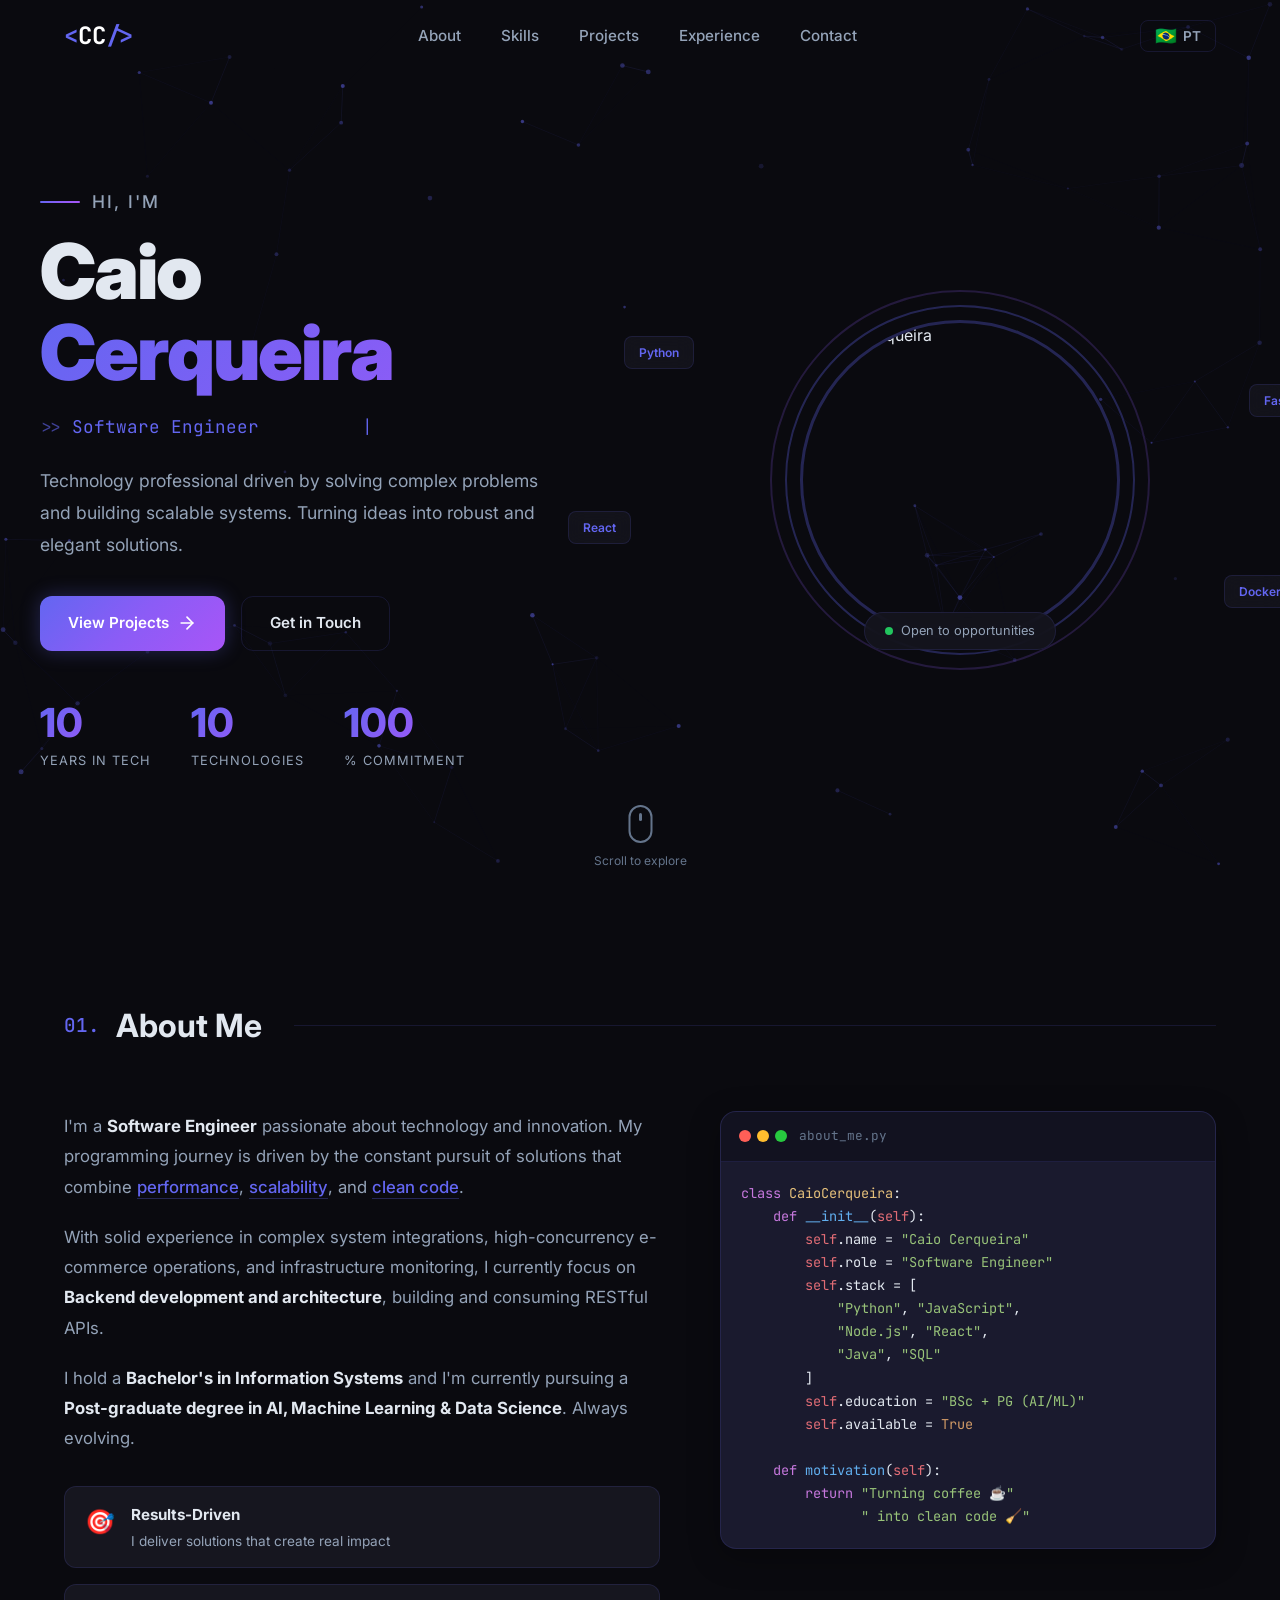
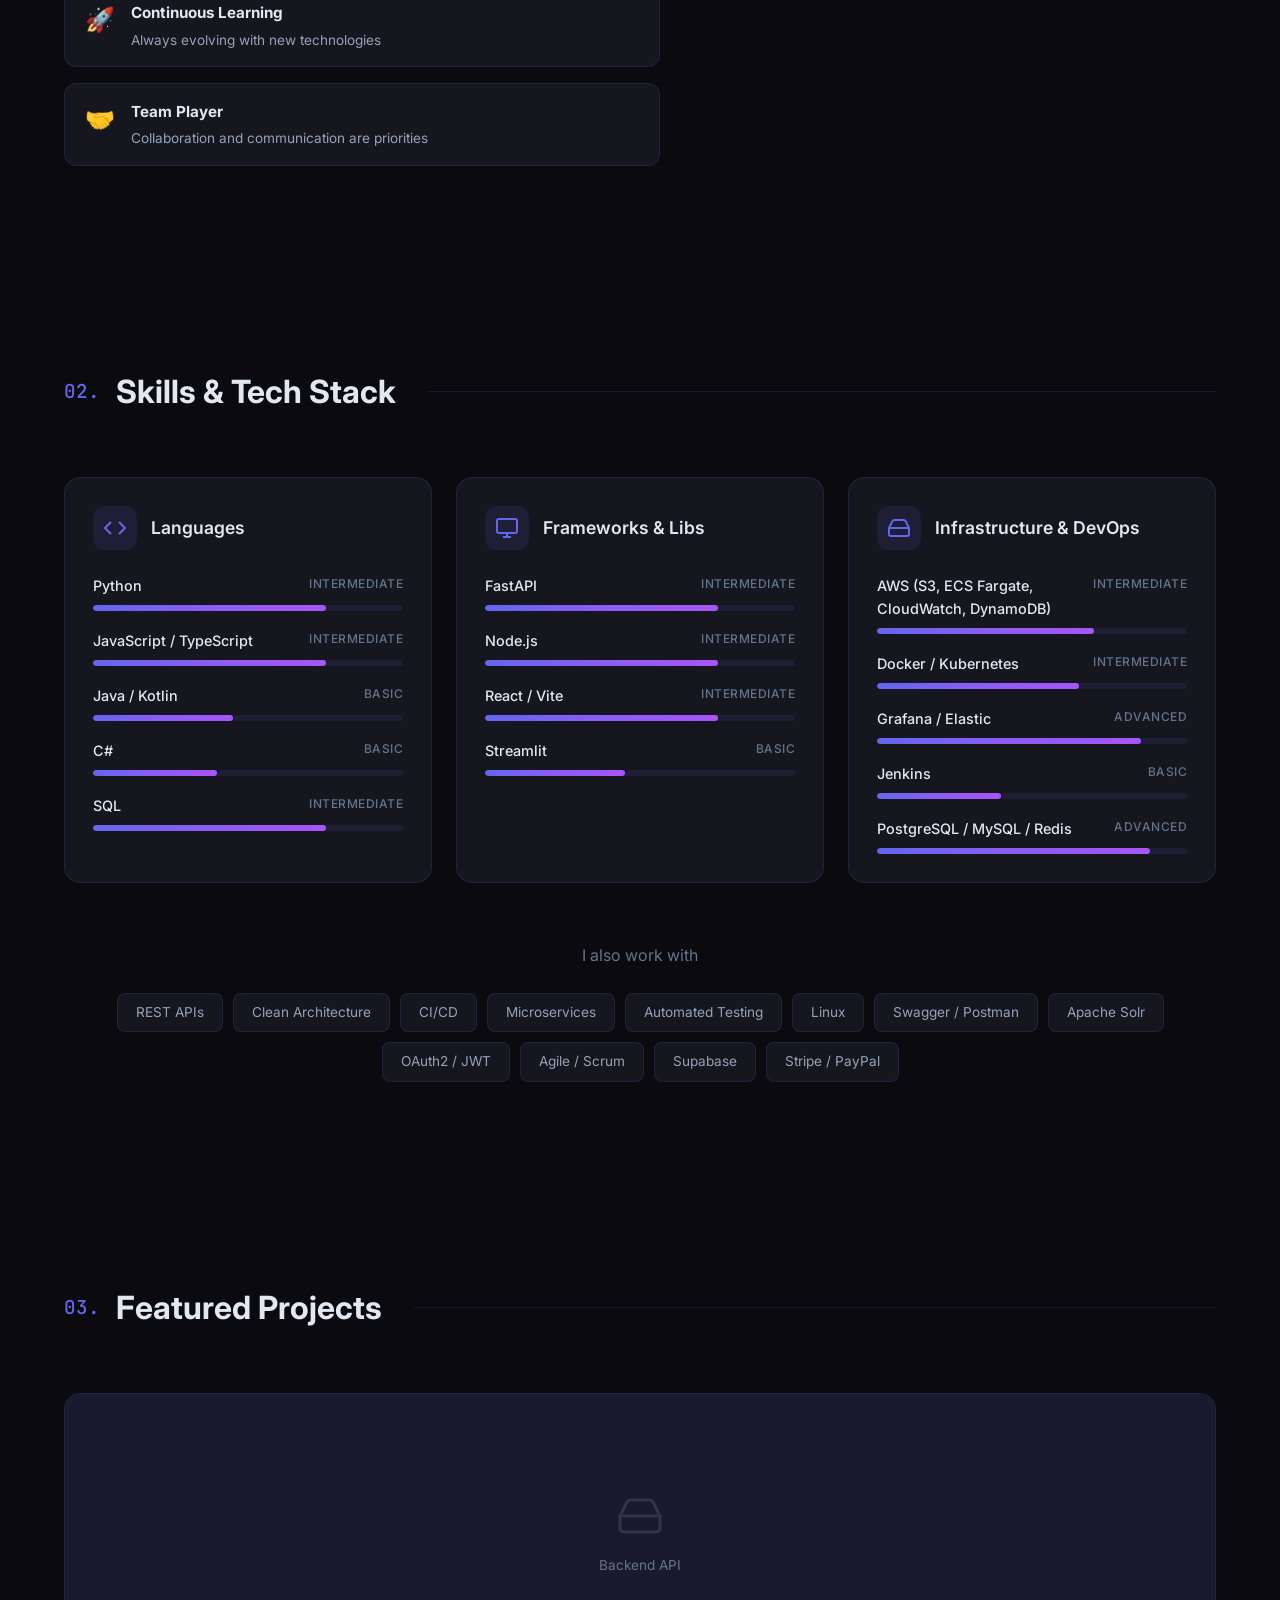
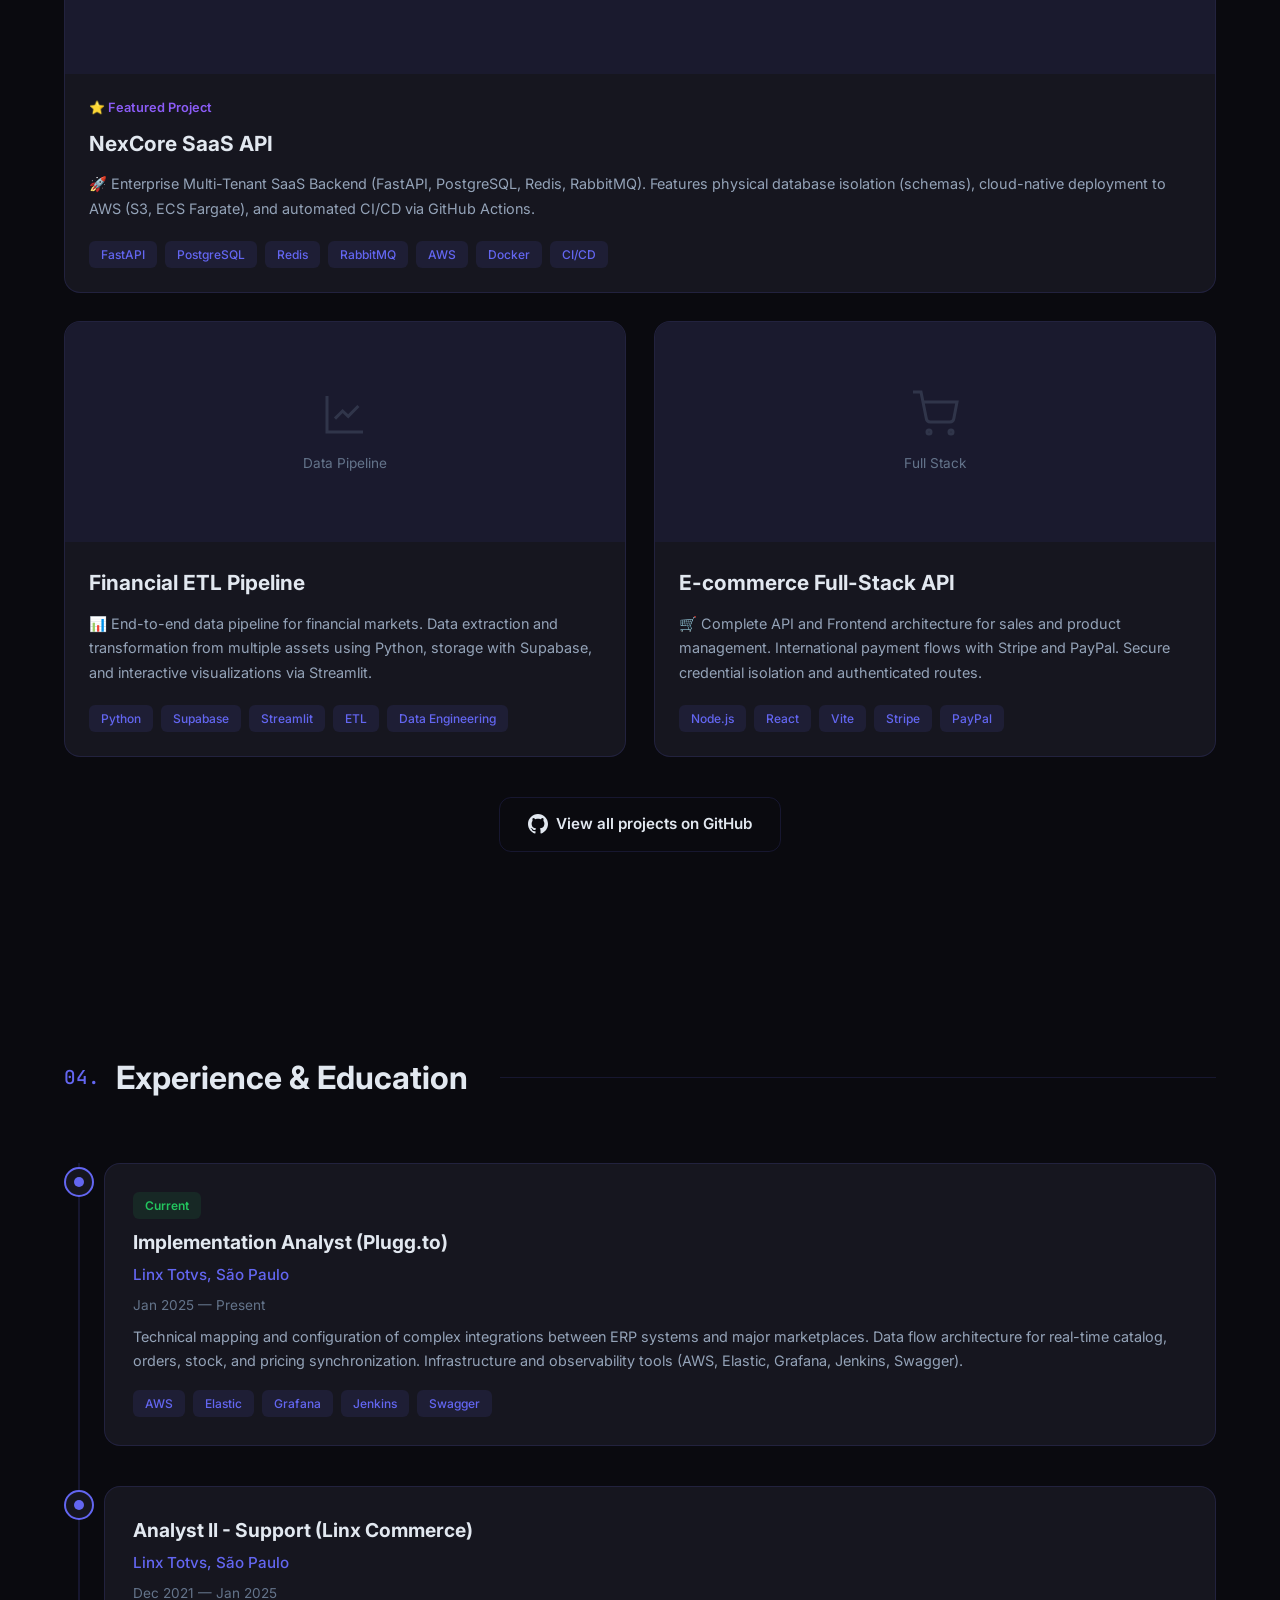
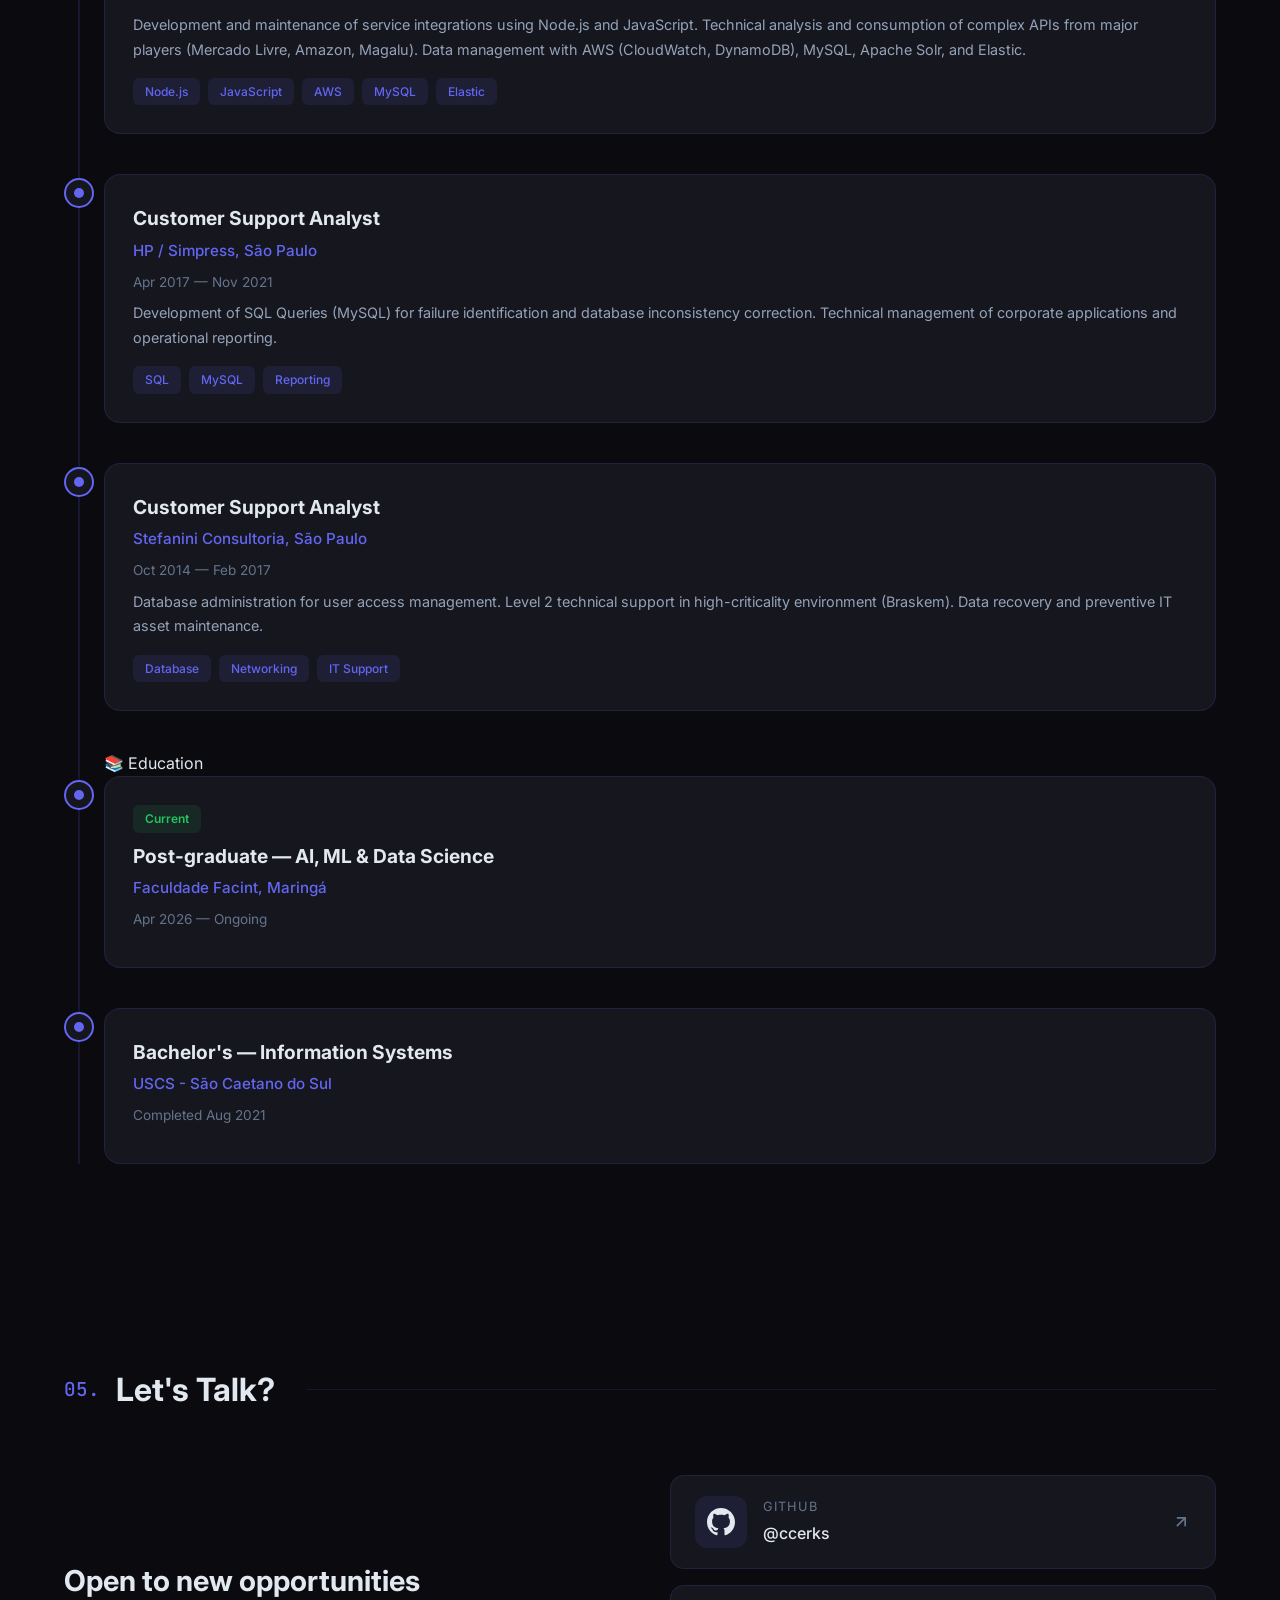
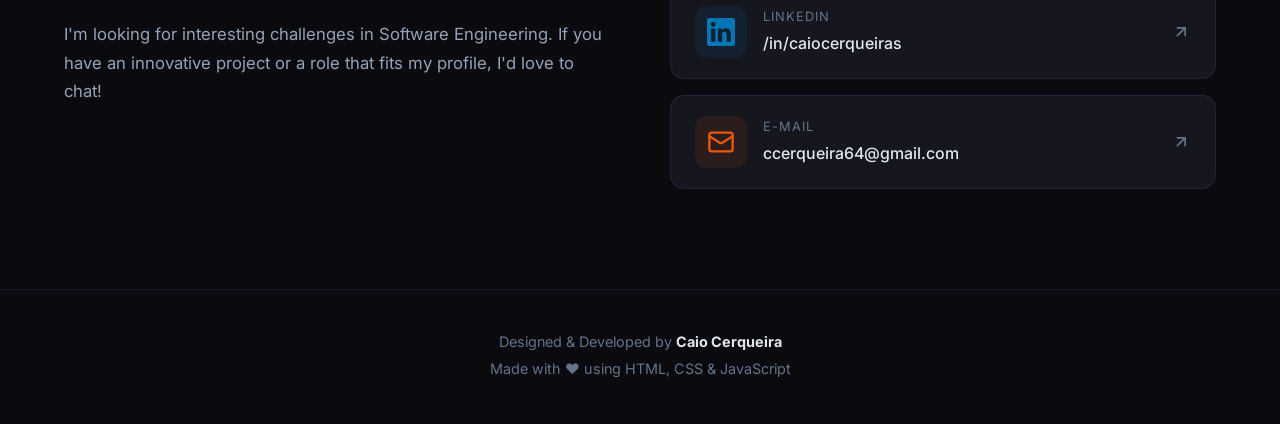
==== index.html @ 754a3e04 "feat: initial commit of premium portfolio" ====
<!DOCTYPE html>
<html lang="en">
<head>
    <meta charset="UTF-8">
    <meta name="viewport" content="width=device-width, initial-scale=1.0">
    <title>Caio Cerqueira | Software Engineer</title>
    <meta name="description" content="Portfolio of Caio Cerqueira — Software Engineer passionate about solving complex problems and building scalable systems.">
    <meta name="keywords" content="Caio Cerqueira, Software Engineer, Developer, Python, JavaScript, TypeScript, React, FastAPI, Docker, Node.js, Java, Kotlin">
    <meta name="author" content="Caio Cerqueira">

    <meta property="og:title" content="Caio Cerqueira | Software Engineer">
    <meta property="og:description" content="Software Engineer passionate about solving complex problems and building scalable systems.">
    <meta property="og:type" content="website">
    <meta property="og:url" content="https://ccerks.github.io">
    <meta property="og:image" content="https://avatars.githubusercontent.com/u/279366230?v=4">

    <link rel="preconnect" href="https://fonts.googleapis.com">
    <link rel="preconnect" href="https://fonts.gstatic.com" crossorigin>
    <link href="https://fonts.googleapis.com/css2?family=Inter:wght@300;400;500;600;700;800;900&family=JetBrains+Mono:wght@400;500;700&display=swap" rel="stylesheet">

    <link rel="stylesheet" href="styles.css">
    <link rel="icon" type="image/svg+xml" href="data:image/svg+xml,<svg xmlns='http://www.w3.org/2000/svg' viewBox='0 0 100 100'><text y='.9em' font-size='90'>⚡</text></svg>">
</head>
<body>
    <canvas id="particles-canvas"></canvas>

    <!-- Navigation -->
    <nav id="navbar" class="navbar">
        <div class="nav-container">
            <a href="#hero" class="nav-logo">
                <span class="logo-bracket">&lt;</span>CC<span class="logo-bracket">/&gt;</span>
            </a>
            <ul class="nav-links" id="nav-links">
                <li><a href="#about" class="nav-link" data-i18n="nav_about">About</a></li>
                <li><a href="#skills" class="nav-link" data-i18n="nav_skills">Skills</a></li>
                <li><a href="#projects" class="nav-link" data-i18n="nav_projects">Projects</a></li>
                <li><a href="#experience" class="nav-link" data-i18n="nav_experience">Experience</a></li>
                <li><a href="#contact" class="nav-link" data-i18n="nav_contact">Contact</a></li>
            </ul>
            <div class="nav-actions">
                <button class="lang-toggle" id="lang-toggle" aria-label="Switch language">
                    <span class="lang-flag" id="lang-flag">🇧🇷</span>
                    <span class="lang-label" id="lang-label">PT</span>
                </button>
                <button class="nav-toggle" id="nav-toggle" aria-label="Open menu">
                    <span></span><span></span><span></span>
                </button>
            </div>
        </div>
    </nav>

    <!-- Hero -->
    <section id="hero" class="hero">
        <div class="hero-content">
            <div class="hero-text">
                <p class="hero-greeting">
                    <span class="greeting-line"></span>
                    <span data-i18n="hero_greeting">Hi, I'm</span>
                </p>
                <h1 class="hero-name">Caio<br><span class="gradient-text">Cerqueira</span></h1>
                <div class="hero-role">
                    <span class="role-prefix">&gt;&gt;</span>
                    <span class="typewriter" id="typewriter"></span>
                    <span class="cursor">|</span>
                </div>
                <p class="hero-description" data-i18n="hero_desc">Technology professional driven by solving complex problems and building scalable systems. Turning ideas into robust and elegant solutions.</p>
                <div class="hero-cta">
                    <a href="#projects" class="btn btn-primary">
                        <span data-i18n="hero_cta_projects">View Projects</span>
                        <svg width="20" height="20" viewBox="0 0 24 24" fill="none" stroke="currentColor" stroke-width="2" stroke-linecap="round" stroke-linejoin="round"><path d="M5 12h14"/><path d="m12 5 7 7-7 7"/></svg>
                    </a>
                    <a href="#contact" class="btn btn-secondary">
                        <span data-i18n="hero_cta_contact">Get in Touch</span>
                    </a>
                </div>
                <div class="hero-stats">
                    <div class="stat">
                        <span class="stat-number" data-target="10">0</span>
                        <span class="stat-label" data-i18n="stat_years">Years in Tech</span>
                    </div>
                    <div class="stat">
                        <span class="stat-number" data-target="10">0</span>
                        <span class="stat-label" data-i18n="stat_tech">Technologies</span>
                    </div>
                    <div class="stat">
                        <span class="stat-number" data-target="100">0</span>
                        <span class="stat-label" data-i18n="stat_commit">% Commitment</span>
                    </div>
                </div>
            </div>
            <div class="hero-visual">
                <div class="avatar-container">
                    <div class="avatar-ring"></div>
                    <div class="avatar-ring avatar-ring-2"></div>
                    <img src="foto.png" onerror="this.onerror=null; this.src='https://avatars.githubusercontent.com/u/279366230?v=4';" alt="Caio Cerqueira" class="avatar-img" loading="eager">
                    <div class="avatar-badge">
                        <span class="badge-dot"></span>
                        <span data-i18n="hero_badge">Open to opportunities</span>
                    </div>
                </div>
                <div class="floating-tags">
                    <span class="floating-tag tag-1">Python</span>
                    <span class="floating-tag tag-2">FastAPI</span>
                    <span class="floating-tag tag-3">React</span>
                    <span class="floating-tag tag-4">Docker</span>
                    <span class="floating-tag tag-5">Node.js</span>
                </div>
            </div>
        </div>
        <div class="scroll-indicator">
            <div class="scroll-mouse"><div class="scroll-wheel"></div></div>
            <span data-i18n="scroll">Scroll to explore</span>
        </div>
    </section>

    <!-- About -->
    <section id="about" class="section about">
        <div class="container">
            <h2 class="section-title">
                <span class="section-number">01.</span>
                <span data-i18n="about_title">About Me</span>
            </h2>
            <div class="about-content">
                <div class="about-text">
                    <p data-i18n="about_p1">I'm a <strong>Software Engineer</strong> passionate about technology and innovation. My programming journey is driven by the constant pursuit of solutions that combine <span class="highlight">performance</span>, <span class="highlight">scalability</span>, and <span class="highlight">clean code</span>.</p>
                    <p data-i18n="about_p2">With solid experience in complex system integrations, high-concurrency e-commerce operations, and infrastructure monitoring, I currently focus on <strong>Backend development and architecture</strong>, building and consuming RESTful APIs.</p>
                    <p data-i18n="about_p3">I hold a <strong>Bachelor's in Information Systems</strong> and I'm currently pursuing a <strong>Post-graduate degree in AI, Machine Learning & Data Science</strong>. Always evolving.</p>
                    <div class="about-highlights">
                        <div class="highlight-item">
                            <div class="highlight-icon">🎯</div>
                            <div>
                                <h4 data-i18n="about_h1">Results-Driven</h4>
                                <p data-i18n="about_h1_desc">I deliver solutions that create real impact</p>
                            </div>
                        </div>
                        <div class="highlight-item">
                            <div class="highlight-icon">🚀</div>
                            <div>
                                <h4 data-i18n="about_h2">Continuous Learning</h4>
                                <p data-i18n="about_h2_desc">Always evolving with new technologies</p>
                            </div>
                        </div>
                        <div class="highlight-item">
                            <div class="highlight-icon">🤝</div>
                            <div>
                                <h4 data-i18n="about_h3">Team Player</h4>
                                <p data-i18n="about_h3_desc">Collaboration and communication are priorities</p>
                            </div>
                        </div>
                    </div>
                </div>
                <div class="about-image">
                    <div class="code-window">
                        <div class="code-header">
                            <div class="code-dots">
                                <span class="dot red"></span>
                                <span class="dot yellow"></span>
                                <span class="dot green"></span>
                            </div>
                            <span class="code-title">about_me.py</span>
                        </div>
                        <pre class="code-content"><code><span class="code-keyword">class</span> <span class="code-class">CaioCerqueira</span>:
    <span class="code-keyword">def</span> <span class="code-func">__init__</span>(<span class="code-param">self</span>):
        <span class="code-param">self</span>.name = <span class="code-string">"Caio Cerqueira"</span>
        <span class="code-param">self</span>.role = <span class="code-string">"Software Engineer"</span>
        <span class="code-param">self</span>.stack = [
            <span class="code-string">"Python"</span>, <span class="code-string">"JavaScript"</span>,
            <span class="code-string">"Node.js"</span>, <span class="code-string">"React"</span>,
            <span class="code-string">"Java"</span>, <span class="code-string">"SQL"</span>
        ]
        <span class="code-param">self</span>.education = <span class="code-string">"BSc + PG (AI/ML)"</span>
        <span class="code-param">self</span>.available = <span class="code-bool">True</span>

    <span class="code-keyword">def</span> <span class="code-func">motivation</span>(<span class="code-param">self</span>):
        <span class="code-keyword">return</span> <span class="code-string">"Turning coffee ☕"</span>
               <span class="code-string">" into clean code 🧹"</span></code></pre>
                    </div>
                </div>
            </div>
        </div>
    </section>

    <!-- Skills -->
    <section id="skills" class="section skills">
        <div class="container">
            <h2 class="section-title">
                <span class="section-number">02.</span>
                <span data-i18n="skills_title">Skills & Tech Stack</span>
            </h2>
            <div class="skills-grid">
                <div class="skill-category">
                    <div class="category-header">
                        <div class="category-icon">
                            <svg width="24" height="24" viewBox="0 0 24 24" fill="none" stroke="currentColor" stroke-width="2"><polyline points="16 18 22 12 16 6"/><polyline points="8 6 2 12 8 18"/></svg>
                        </div>
                        <h3 data-i18n="skills_languages">Languages</h3>
                    </div>
                    <div class="skills-list">
                        <div class="skill-item"><div class="skill-info"><span class="skill-name">Python</span><span class="skill-level" data-i18n="level_intermediate">Intermediate</span></div><div class="skill-bar"><div class="skill-progress" data-width="75"></div></div></div>
                        <div class="skill-item"><div class="skill-info"><span class="skill-name">JavaScript / TypeScript</span><span class="skill-level" data-i18n="level_intermediate">Intermediate</span></div><div class="skill-bar"><div class="skill-progress" data-width="75"></div></div></div>
                        <div class="skill-item"><div class="skill-info"><span class="skill-name">Java / Kotlin</span><span class="skill-level" data-i18n="level_basic">Basic</span></div><div class="skill-bar"><div class="skill-progress" data-width="45"></div></div></div>
                        <div class="skill-item"><div class="skill-info"><span class="skill-name">C#</span><span class="skill-level" data-i18n="level_basic">Basic</span></div><div class="skill-bar"><div class="skill-progress" data-width="40"></div></div></div>
                        <div class="skill-item"><div class="skill-info"><span class="skill-name">SQL</span><span class="skill-level" data-i18n="level_intermediate">Intermediate</span></div><div class="skill-bar"><div class="skill-progress" data-width="75"></div></div></div>
                    </div>
                </div>
                <div class="skill-category">
                    <div class="category-header">
                        <div class="category-icon">
                            <svg width="24" height="24" viewBox="0 0 24 24" fill="none" stroke="currentColor" stroke-width="2"><rect x="2" y="3" width="20" height="14" rx="2" ry="2"/><line x1="8" y1="21" x2="16" y2="21"/><line x1="12" y1="17" x2="12" y2="21"/></svg>
                        </div>
                        <h3 data-i18n="skills_frameworks">Frameworks & Libs</h3>
                    </div>
                    <div class="skills-list">
                        <div class="skill-item"><div class="skill-info"><span class="skill-name">FastAPI</span><span class="skill-level" data-i18n="level_intermediate">Intermediate</span></div><div class="skill-bar"><div class="skill-progress" data-width="75"></div></div></div>
                        <div class="skill-item"><div class="skill-info"><span class="skill-name">Node.js</span><span class="skill-level" data-i18n="level_intermediate">Intermediate</span></div><div class="skill-bar"><div class="skill-progress" data-width="75"></div></div></div>
                        <div class="skill-item"><div class="skill-info"><span class="skill-name">React / Vite</span><span class="skill-level" data-i18n="level_intermediate">Intermediate</span></div><div class="skill-bar"><div class="skill-progress" data-width="75"></div></div></div>
                        <div class="skill-item"><div class="skill-info"><span class="skill-name">Streamlit</span><span class="skill-level" data-i18n="level_basic">Basic</span></div><div class="skill-bar"><div class="skill-progress" data-width="45"></div></div></div>
                    </div>
                </div>
                <div class="skill-category">
                    <div class="category-header">
                        <div class="category-icon">
                            <svg width="24" height="24" viewBox="0 0 24 24" fill="none" stroke="currentColor" stroke-width="2"><path d="M22 12H2"/><path d="M5.45 5.11 2 12v6a2 2 0 0 0 2 2h16a2 2 0 0 0 2-2v-6l-3.45-6.89A2 2 0 0 0 16.76 4H7.24a2 2 0 0 0-1.79 1.11z"/><line x1="6" y1="16" x2="6.01" y2="16"/><line x1="10" y1="16" x2="10.01" y2="16"/></svg>
                        </div>
                        <h3 data-i18n="skills_infra">Infrastructure & DevOps</h3>
                    </div>
                    <div class="skills-list">
                        <div class="skill-item"><div class="skill-info"><span class="skill-name">AWS (S3, ECS Fargate, CloudWatch, DynamoDB)</span><span class="skill-level" data-i18n="level_intermediate">Intermediate</span></div><div class="skill-bar"><div class="skill-progress" data-width="70"></div></div></div>
                        <div class="skill-item"><div class="skill-info"><span class="skill-name">Docker / Kubernetes</span><span class="skill-level" data-i18n="level_intermediate">Intermediate</span></div><div class="skill-bar"><div class="skill-progress" data-width="65"></div></div></div>
                        <div class="skill-item"><div class="skill-info"><span class="skill-name">Grafana / Elastic</span><span class="skill-level" data-i18n="level_advanced">Advanced</span></div><div class="skill-bar"><div class="skill-progress" data-width="85"></div></div></div>
                        <div class="skill-item"><div class="skill-info"><span class="skill-name">Jenkins</span><span class="skill-level" data-i18n="level_basic">Basic</span></div><div class="skill-bar"><div class="skill-progress" data-width="40"></div></div></div>
                        <div class="skill-item"><div class="skill-info"><span class="skill-name">PostgreSQL / MySQL / Redis</span><span class="skill-level" data-i18n="level_advanced">Advanced</span></div><div class="skill-bar"><div class="skill-progress" data-width="88"></div></div></div>
                    </div>
                </div>
            </div>
            <div class="tech-cloud">
                <h3 class="tech-cloud-title" data-i18n="skills_also">I also work with</h3>
                <div class="tech-tags">
                    <span class="tech-tag">REST APIs</span>
                    <span class="tech-tag">Clean Architecture</span>
                    <span class="tech-tag">CI/CD</span>
                    <span class="tech-tag" data-i18n="tag_micro">Microservices</span>
                    <span class="tech-tag" data-i18n="tag_tests">Automated Testing</span>
                    <span class="tech-tag">Linux</span>
                    <span class="tech-tag">Swagger / Postman</span>
                    <span class="tech-tag">Apache Solr</span>
                    <span class="tech-tag">OAuth2 / JWT</span>
                    <span class="tech-tag">Agile / Scrum</span>
                    <span class="tech-tag">Supabase</span>
                    <span class="tech-tag">Stripe / PayPal</span>
                </div>
            </div>
        </div>
    </section>

    <!-- Projects -->
    <section id="projects" class="section projects">
        <div class="container">
            <h2 class="section-title">
                <span class="section-number">03.</span>
                <span data-i18n="projects_title">Featured Projects</span>
            </h2>
            <div class="projects-grid">
                <!-- NexCore SaaS API -->
                <article class="project-card featured">
                    <div class="project-image">
                        <div class="project-overlay">
                            <div class="project-links">
                                <a href="https://github.com/ccerks/nexcore-saas-api" target="_blank" rel="noopener noreferrer" class="project-link" aria-label="View on GitHub">
                                    <svg width="22" height="22" viewBox="0 0 24 24" fill="currentColor"><path d="M12 0c-6.626 0-12 5.373-12 12 0 5.302 3.438 9.8 8.207 11.387.599.111.793-.261.793-.577v-2.234c-3.338.726-4.033-1.416-4.033-1.416-.546-1.387-1.333-1.756-1.333-1.756-1.089-.745.083-.729.083-.729 1.205.084 1.839 1.237 1.839 1.237 1.07 1.834 2.807 1.304 3.492.997.107-.775.418-1.305.762-1.604-2.665-.305-5.467-1.334-5.467-5.931 0-1.311.469-2.381 1.236-3.221-.124-.303-.535-1.524.117-3.176 0 0 1.008-.322 3.301 1.23.957-.266 1.983-.399 3.003-.404 1.02.005 2.047.138 3.006.404 2.291-1.552 3.297-1.23 3.297-1.23.653 1.653.242 2.874.118 3.176.77.84 1.235 1.911 1.235 3.221 0 4.609-2.807 5.624-5.479 5.921.43.372.823 1.102.823 2.222v3.293c0 .319.192.694.801.576 4.765-1.589 8.199-6.086 8.199-11.386 0-6.627-5.373-12-12-12z"/></svg>
                                </a>
                            </div>
                        </div>
                        <div class="project-banner">
                            <div class="banner-content">
                                <svg width="48" height="48" viewBox="0 0 24 24" fill="none" stroke="currentColor" stroke-width="1.5"><path d="M22 12H2"/><path d="M5.45 5.11 2 12v6a2 2 0 0 0 2 2h16a2 2 0 0 0 2-2v-6l-3.45-6.89A2 2 0 0 0 16.76 4H7.24a2 2 0 0 0-1.79 1.11z"/></svg>
                                <span>Backend API</span>
                            </div>
                        </div>
                    </div>
                    <div class="project-info">
                        <div class="project-featured-label" data-i18n="project_featured">⭐ Featured Project</div>
                        <h3 class="project-title">NexCore SaaS API</h3>
                        <p class="project-description" data-i18n="project1_desc">🚀 Enterprise Multi-Tenant SaaS Backend (FastAPI, PostgreSQL, Redis, RabbitMQ). Features physical database isolation (schemas), cloud-native deployment to AWS (S3, ECS Fargate), and automated CI/CD via GitHub Actions.</p>
                        <div class="project-tech"><span>FastAPI</span><span>PostgreSQL</span><span>Redis</span><span>RabbitMQ</span><span>AWS</span><span>Docker</span><span>CI/CD</span></div>
                    </div>
                </article>

                <!-- Financial ETL Pipeline -->
                <article class="project-card">
                    <div class="project-image">
                        <div class="project-overlay">
                            <div class="project-links">
                                <a href="https://github.com/ccerks" target="_blank" rel="noopener noreferrer" class="project-link" aria-label="View on GitHub">
                                    <svg width="22" height="22" viewBox="0 0 24 24" fill="currentColor"><path d="M12 0c-6.626 0-12 5.373-12 12 0 5.302 3.438 9.8 8.207 11.387.599.111.793-.261.793-.577v-2.234c-3.338.726-4.033-1.416-4.033-1.416-.546-1.387-1.333-1.756-1.333-1.756-1.089-.745.083-.729.083-.729 1.205.084 1.839 1.237 1.839 1.237 1.07 1.834 2.807 1.304 3.492.997.107-.775.418-1.305.762-1.604-2.665-.305-5.467-1.334-5.467-5.931 0-1.311.469-2.381 1.236-3.221-.124-.303-.535-1.524.117-3.176 0 0 1.008-.322 3.301 1.23.957-.266 1.983-.399 3.003-.404 1.02.005 2.047.138 3.006.404 2.291-1.552 3.297-1.23 3.297-1.23.653 1.653.242 2.874.118 3.176.77.84 1.235 1.911 1.235 3.221 0 4.609-2.807 5.624-5.479 5.921.43.372.823 1.102.823 2.222v3.293c0 .319.192.694.801.576 4.765-1.589 8.199-6.086 8.199-11.386 0-6.627-5.373-12-12-12z"/></svg>
                                </a>
                            </div>
                        </div>
                        <div class="project-banner">
                            <div class="banner-content">
                                <svg width="48" height="48" viewBox="0 0 24 24" fill="none" stroke="currentColor" stroke-width="1.5"><path d="M3 3v18h18"/><path d="m18.7 8-5.1 5.2-2.8-2.7L7 14.3"/></svg>
                                <span>Data Pipeline</span>
                            </div>
                        </div>
                    </div>
                    <div class="project-info">
                        <h3 class="project-title" data-i18n="project2_title">Financial ETL Pipeline</h3>
                        <p class="project-description" data-i18n="project2_desc">📊 End-to-end data pipeline for financial markets. Data extraction and transformation from multiple assets using Python, storage with Supabase, and interactive visualizations via Streamlit.</p>
                        <div class="project-tech"><span>Python</span><span>Supabase</span><span>Streamlit</span><span>ETL</span><span>Data Engineering</span></div>
                    </div>
                </article>

                <!-- E-commerce API -->
                <article class="project-card">
                    <div class="project-image">
                        <div class="project-overlay">
                            <div class="project-links">
                                <a href="https://github.com/ccerks" target="_blank" rel="noopener noreferrer" class="project-link" aria-label="View on GitHub">
                                    <svg width="22" height="22" viewBox="0 0 24 24" fill="currentColor"><path d="M12 0c-6.626 0-12 5.373-12 12 0 5.302 3.438 9.8 8.207 11.387.599.111.793-.261.793-.577v-2.234c-3.338.726-4.033-1.416-4.033-1.416-.546-1.387-1.333-1.756-1.333-1.756-1.089-.745.083-.729.083-.729 1.205.084 1.839 1.237 1.839 1.237 1.07 1.834 2.807 1.304 3.492.997.107-.775.418-1.305.762-1.604-2.665-.305-5.467-1.334-5.467-5.931 0-1.311.469-2.381 1.236-3.221-.124-.303-.535-1.524.117-3.176 0 0 1.008-.322 3.301 1.23.957-.266 1.983-.399 3.003-.404 1.02.005 2.047.138 3.006.404 2.291-1.552 3.297-1.23 3.297-1.23.653 1.653.242 2.874.118 3.176.77.84 1.235 1.911 1.235 3.221 0 4.609-2.807 5.624-5.479 5.921.43.372.823 1.102.823 2.222v3.293c0 .319.192.694.801.576 4.765-1.589 8.199-6.086 8.199-11.386 0-6.627-5.373-12-12-12z"/></svg>
                                </a>
                            </div>
                        </div>
                        <div class="project-banner">
                            <div class="banner-content">
                                <svg width="48" height="48" viewBox="0 0 24 24" fill="none" stroke="currentColor" stroke-width="1.5"><circle cx="9" cy="21" r="1"/><circle cx="20" cy="21" r="1"/><path d="M1 1h4l2.68 13.39a2 2 0 0 0 2 1.61h9.72a2 2 0 0 0 2-1.61L23 6H6"/></svg>
                                <span>Full Stack</span>
                            </div>
                        </div>
                    </div>
                    <div class="project-info">
                        <h3 class="project-title" data-i18n="project3_title">E-commerce Full-Stack API</h3>
                        <p class="project-description" data-i18n="project3_desc">🛒 Complete API and Frontend architecture for sales and product management. International payment flows with Stripe and PayPal. Secure credential isolation and authenticated routes.</p>
                        <div class="project-tech"><span>Node.js</span><span>React</span><span>Vite</span><span>Stripe</span><span>PayPal</span></div>
                    </div>
                </article>
            </div>
            <div class="projects-cta">
                <a href="https://github.com/ccerks" target="_blank" rel="noopener noreferrer" class="btn btn-outline">
                    <svg width="20" height="20" viewBox="0 0 24 24" fill="currentColor"><path d="M12 0c-6.626 0-12 5.373-12 12 0 5.302 3.438 9.8 8.207 11.387.599.111.793-.261.793-.577v-2.234c-3.338.726-4.033-1.416-4.033-1.416-.546-1.387-1.333-1.756-1.333-1.756-1.089-.745.083-.729.083-.729 1.205.084 1.839 1.237 1.839 1.237 1.07 1.834 2.807 1.304 3.492.997.107-.775.418-1.305.762-1.604-2.665-.305-5.467-1.334-5.467-5.931 0-1.311.469-2.381 1.236-3.221-.124-.303-.535-1.524.117-3.176 0 0 1.008-.322 3.301 1.23.957-.266 1.983-.399 3.003-.404 1.02.005 2.047.138 3.006.404 2.291-1.552 3.297-1.23 3.297-1.23.653 1.653.242 2.874.118 3.176.77.84 1.235 1.911 1.235 3.221 0 4.609-2.807 5.624-5.479 5.921.43.372.823 1.102.823 2.222v3.293c0 .319.192.694.801.576 4.765-1.589 8.199-6.086 8.199-11.386 0-6.627-5.373-12-12-12z"/></svg>
                    <span data-i18n="projects_cta">View all projects on GitHub</span>
                </a>
            </div>
        </div>
    </section>

    <!-- Experience -->
    <section id="experience" class="section experience">
        <div class="container">
            <h2 class="section-title">
                <span class="section-number">04.</span>
                <span data-i18n="exp_title">Experience & Education</span>
            </h2>
            <div class="timeline">
                <!-- Job 1 -->
                <div class="timeline-item">
                    <div class="timeline-marker"><div class="timeline-dot"></div></div>
                    <div class="timeline-content">
                        <div class="timeline-badge" data-i18n="exp_current">Current</div>
                        <h3 data-i18n="exp1_role">Implementation Analyst (Plugg.to)</h3>
                        <span class="timeline-company" data-i18n="exp1_company">Linx Totvs, São Paulo</span>
                        <p class="timeline-period" data-i18n="exp1_period">Jan 2025 — Present</p>
                        <p class="timeline-description" data-i18n="exp1_desc">Technical mapping and configuration of complex integrations between ERP systems and major marketplaces. Data flow architecture for real-time catalog, orders, stock, and pricing synchronization. Infrastructure and observability tools (AWS, Elastic, Grafana, Jenkins, Swagger).</p>
                        <div class="timeline-tags"><span>AWS</span><span>Elastic</span><span>Grafana</span><span>Jenkins</span><span>Swagger</span></div>
                    </div>
                </div>
                <!-- Job 2 -->
                <div class="timeline-item">
                    <div class="timeline-marker"><div class="timeline-dot"></div></div>
                    <div class="timeline-content">
                        <h3 data-i18n="exp2_role">Analyst II - Support (Linx Commerce)</h3>
                        <span class="timeline-company" data-i18n="exp2_company">Linx Totvs, São Paulo</span>
                        <p class="timeline-period" data-i18n="exp2_period">Dec 2021 — Jan 2025</p>
                        <p class="timeline-description" data-i18n="exp2_desc">Development and maintenance of service integrations using Node.js and JavaScript. Technical analysis and consumption of complex APIs from major players (Mercado Livre, Amazon, Magalu). Data management with AWS (CloudWatch, DynamoDB), MySQL, Apache Solr, and Elastic.</p>
                        <div class="timeline-tags"><span>Node.js</span><span>JavaScript</span><span>AWS</span><span>MySQL</span><span>Elastic</span></div>
                    </div>
                </div>
                <!-- Job 3 -->
                <div class="timeline-item">
                    <div class="timeline-marker"><div class="timeline-dot"></div></div>
                    <div class="timeline-content">
                        <h3 data-i18n="exp3_role">Customer Support Analyst</h3>
                        <span class="timeline-company" data-i18n="exp3_company">HP / Simpress, São Paulo</span>
                        <p class="timeline-period" data-i18n="exp3_period">Apr 2017 — Nov 2021</p>
                        <p class="timeline-description" data-i18n="exp3_desc">Development of SQL Queries (MySQL) for failure identification and database inconsistency correction. Technical management of corporate applications and operational reporting.</p>
                        <div class="timeline-tags"><span>SQL</span><span>MySQL</span><span>Reporting</span></div>
                    </div>
                </div>
                <!-- Job 4 -->
                <div class="timeline-item">
                    <div class="timeline-marker"><div class="timeline-dot"></div></div>
                    <div class="timeline-content">
                        <h3 data-i18n="exp4_role">Customer Support Analyst</h3>
                        <span class="timeline-company" data-i18n="exp4_company">Stefanini Consultoria, São Paulo</span>
                        <p class="timeline-period" data-i18n="exp4_period">Oct 2014 — Feb 2017</p>
                        <p class="timeline-description" data-i18n="exp4_desc">Database administration for user access management. Level 2 technical support in high-criticality environment (Braskem). Data recovery and preventive IT asset maintenance.</p>
                        <div class="timeline-tags"><span>Database</span><span>Networking</span><span>IT Support</span></div>
                    </div>
                </div>

                <!-- Education divider -->
                <div class="timeline-divider">
                    <span data-i18n="edu_label">📚 Education</span>
                </div>

                <!-- Education 1 -->
                <div class="timeline-item">
                    <div class="timeline-marker"><div class="timeline-dot edu-dot"></div></div>
                    <div class="timeline-content edu-content">
                        <div class="timeline-badge edu-badge" data-i18n="exp_current">Current</div>
                        <h3 data-i18n="edu1_role">Post-graduate — AI, ML & Data Science</h3>
                        <span class="timeline-company" data-i18n="edu1_company">Faculdade Facint, Maringá</span>
                        <p class="timeline-period" data-i18n="edu1_period">Apr 2026 — Ongoing</p>
                    </div>
                </div>
                <!-- Education 2 -->
                <div class="timeline-item">
                    <div class="timeline-marker"><div class="timeline-dot edu-dot"></div></div>
                    <div class="timeline-content edu-content">
                        <h3 data-i18n="edu2_role">Bachelor's — Information Systems</h3>
                        <span class="timeline-company" data-i18n="edu2_company">USCS - São Caetano do Sul</span>
                        <p class="timeline-period" data-i18n="edu2_period">Completed Aug 2021</p>
                    </div>
                </div>
            </div>
        </div>
    </section>

    <!-- Contact -->
    <section id="contact" class="section contact">
        <div class="container">
            <h2 class="section-title">
                <span class="section-number">05.</span>
                <span data-i18n="contact_title">Let's Talk?</span>
            </h2>
            <div class="contact-content">
                <div class="contact-text">
                    <h3 data-i18n="contact_heading">Open to new opportunities</h3>
                    <p data-i18n="contact_desc">I'm looking for interesting challenges in Software Engineering. If you have an innovative project or a role that fits my profile, I'd love to chat!</p>
                </div>
                <div class="contact-links">
                    <a href="https://github.com/ccerks" target="_blank" rel="noopener noreferrer" class="contact-card" id="contact-github">
                        <div class="contact-icon"><svg width="28" height="28" viewBox="0 0 24 24" fill="currentColor"><path d="M12 0c-6.626 0-12 5.373-12 12 0 5.302 3.438 9.8 8.207 11.387.599.111.793-.261.793-.577v-2.234c-3.338.726-4.033-1.416-4.033-1.416-.546-1.387-1.333-1.756-1.333-1.756-1.089-.745.083-.729.083-.729 1.205.084 1.839 1.237 1.839 1.237 1.07 1.834 2.807 1.304 3.492.997.107-.775.418-1.305.762-1.604-2.665-.305-5.467-1.334-5.467-5.931 0-1.311.469-2.381 1.236-3.221-.124-.303-.535-1.524.117-3.176 0 0 1.008-.322 3.301 1.23.957-.266 1.983-.399 3.003-.404 1.02.005 2.047.138 3.006.404 2.291-1.552 3.297-1.23 3.297-1.23.653 1.653.242 2.874.118 3.176.77.84 1.235 1.911 1.235 3.221 0 4.609-2.807 5.624-5.479 5.921.43.372.823 1.102.823 2.222v3.293c0 .319.192.694.801.576 4.765-1.589 8.199-6.086 8.199-11.386 0-6.627-5.373-12-12-12z"/></svg></div>
                        <div class="contact-details"><span class="contact-label">GitHub</span><span class="contact-value">@ccerks</span></div>
                        <svg class="contact-arrow" width="20" height="20" viewBox="0 0 24 24" fill="none" stroke="currentColor" stroke-width="2"><path d="M7 17L17 7"/><path d="M7 7h10v10"/></svg>
                    </a>
                    <a href="https://linkedin.com/in/caiocerqueiras/" target="_blank" rel="noopener noreferrer" class="contact-card" id="contact-linkedin">
                        <div class="contact-icon linkedin"><svg width="28" height="28" viewBox="0 0 24 24" fill="currentColor"><path d="M20.447 20.452h-3.554v-5.569c0-1.328-.027-3.037-1.852-3.037-1.853 0-2.136 1.445-2.136 2.939v5.667H9.351V9h3.414v1.561h.046c.477-.9 1.637-1.85 3.37-1.85 3.601 0 4.267 2.37 4.267 5.455v6.286zM5.337 7.433c-1.144 0-2.063-.926-2.063-2.065 0-1.138.92-2.063 2.063-2.063 1.14 0 2.064.925 2.064 2.063 0 1.139-.925 2.065-2.064 2.065zm1.782 13.019H3.555V9h3.564v11.452zM22.225 0H1.771C.792 0 0 .774 0 1.729v20.542C0 23.227.792 24 1.771 24h20.451C23.2 24 24 23.227 24 22.271V1.729C24 .774 23.2 0 22.222 0h.003z"/></svg></div>
                        <div class="contact-details"><span class="contact-label">LinkedIn</span><span class="contact-value">/in/caiocerqueiras</span></div>
                        <svg class="contact-arrow" width="20" height="20" viewBox="0 0 24 24" fill="none" stroke="currentColor" stroke-width="2"><path d="M7 17L17 7"/><path d="M7 7h10v10"/></svg>
                    </a>
                    <a href="mailto:ccerqueira64@gmail.com" class="contact-card" id="contact-email">
                        <div class="contact-icon email"><svg width="28" height="28" viewBox="0 0 24 24" fill="none" stroke="currentColor" stroke-width="2" stroke-linecap="round" stroke-linejoin="round"><rect x="2" y="4" width="20" height="16" rx="2"/><path d="m22 7-8.97 5.7a1.94 1.94 0 0 1-2.06 0L2 7"/></svg></div>
                        <div class="contact-details"><span class="contact-label">E-mail</span><span class="contact-value" data-i18n="contact_email_value">ccerqueira64@gmail.com</span></div>
                        <svg class="contact-arrow" width="20" height="20" viewBox="0 0 24 24" fill="none" stroke="currentColor" stroke-width="2"><path d="M7 17L17 7"/><path d="M7 7h10v10"/></svg>
                    </a>
                </div>
            </div>
        </div>
    </section>

    <!-- Footer -->
    <footer class="footer">
        <div class="container">
            <div class="footer-content">
                <p><span data-i18n="footer_designed">Designed & Developed by</span> <strong>Caio Cerqueira</strong></p>
                <p class="footer-tech" data-i18n="footer_tech">Made with ❤️ using HTML, CSS & JavaScript</p>
            </div>
        </div>
    </footer>

    <script src="script.js"></script>
</body>
</html>
---- styles.css ----
/* ============================================================
   PORTFOLIO — Premium Dark Mode CSS
   ============================================================ */

/* ---------- Google Fonts Import ---------- */
@import url('https://fonts.googleapis.com/css2?family=Inter:wght@300;400;500;600;700;800;900&family=JetBrains+Mono:wght@400;500;600;700&display=swap');

/* ============================================================
   1. GLOBAL & RESET
   ============================================================ */

:root {
  --bg-primary: #0a0a0f;
  --bg-secondary: #12121a;
  --bg-card: #16161f;
  --bg-glass: rgba(22, 22, 31, 0.8);
  --text-primary: #e2e8f0;
  --text-secondary: #94a3b8;
  --text-muted: #64748b;
  --accent-primary: #6366f1;
  --accent-secondary: #8b5cf6;
  --accent-gradient: linear-gradient(135deg, #6366f1, #8b5cf6, #a855f7);
  --glow-primary: 0 0 20px rgba(99, 102, 241, 0.3);
  --glow-secondary: 0 0 20px rgba(139, 92, 246, 0.3);
  --border-color: rgba(99, 102, 241, 0.15);
}

*,
*::before,
*::after {
  margin: 0;
  padding: 0;
  box-sizing: border-box;
}

html {
  scroll-behavior: smooth;
  font-size: 16px;
  -webkit-text-size-adjust: 100%;
}

body {
  font-family: 'Inter', -apple-system, BlinkMacSystemFont, 'Segoe UI', Roboto, sans-serif;
  background-color: var(--bg-primary);
  color: var(--text-primary);
  line-height: 1.6;
  overflow-x: hidden;
  -webkit-font-smoothing: antialiased;
  -moz-osx-font-smoothing: grayscale;
}

body.nav-open {
  overflow: hidden;
}

/* Custom Scrollbar */
::-webkit-scrollbar {
  width: 6px;
}

::-webkit-scrollbar-track {
  background: var(--bg-primary);
}

::-webkit-scrollbar-thumb {
  background: var(--accent-secondary);
  border-radius: 3px;
}

::-webkit-scrollbar-thumb:hover {
  background: var(--accent-primary);
}

/* Firefox scrollbar */
html {
  scrollbar-width: thin;
  scrollbar-color: var(--accent-secondary) var(--bg-primary);
}

/* Selection */
::selection {
  background: rgba(99, 102, 241, 0.3);
  color: white;
}

::-moz-selection {
  background: rgba(99, 102, 241, 0.3);
  color: white;
}

a {
  text-decoration: none;
  color: inherit;
}

ul,
ol {
  list-style: none;
}

img {
  max-width: 100%;
  display: block;
}

button {
  font-family: inherit;
}

.container {
  max-width: 1200px;
  margin: 0 auto;
  padding: 0 24px;
  width: 100%;
}

.section {
  padding: 100px 24px;
  position: relative;
}

/* ============================================================
   2. PARTICLES CANVAS
   ============================================================ */

#particles-canvas {
  position: fixed;
  top: 0;
  left: 0;
  width: 100%;
  height: 100%;
  z-index: 0;
  pointer-events: none;
}

/* ============================================================
   3. NAVBAR
   ============================================================ */

.navbar {
  position: fixed;
  top: 0;
  left: 0;
  width: 100%;
  z-index: 1000;
  background: transparent;
  transition: background 0.3s ease, border-color 0.3s ease, backdrop-filter 0.3s ease;
  border-bottom: 1px solid transparent;
}

.navbar.scrolled {
  background: var(--bg-glass);
  -webkit-backdrop-filter: blur(20px);
  backdrop-filter: blur(20px);
  border-bottom: 1px solid var(--border-color);
}

.nav-container {
  display: flex;
  justify-content: space-between;
  align-items: center;
  max-width: 1200px;
  margin: 0 auto;
  padding: 0 24px;
  height: 72px;
}

.nav-logo {
  font-family: 'JetBrains Mono', monospace;
  font-weight: 700;
  font-size: 1.5rem;
  color: white;
  text-decoration: none;
  transition: opacity 0.3s ease;
}

.nav-logo:hover {
  opacity: 0.85;
}

.logo-bracket {
  color: var(--accent-primary);
}

.nav-links {
  display: flex;
  align-items: center;
  gap: 8px;
  list-style: none;
  margin: 0;
  padding: 0;
}

.nav-link {
  padding: 8px 16px;
  color: var(--text-secondary);
  text-decoration: none;
  font-size: 0.95rem;
  font-weight: 500;
  position: relative;
  transition: color 0.3s ease;
}

.nav-link::after {
  content: '';
  position: absolute;
  bottom: 0;
  left: 50%;
  transform: translateX(-50%) scaleX(0);
  width: 80%;
  height: 2px;
  background: var(--accent-gradient);
  border-radius: 1px;
  transition: transform 0.3s ease;
  transform-origin: center;
}

.nav-link:hover {
  color: var(--text-primary);
}

.nav-link:hover::after {
  transform: translateX(-50%) scaleX(1);
}

.nav-link.active {
  color: var(--text-primary);
}

.nav-link.active::after {
  transform: translateX(-50%) scaleX(1);
}

.nav-actions {
  display: flex;
  gap: 12px;
  align-items: center;
}

.lang-toggle {
  display: flex;
  align-items: center;
  gap: 6px;
  padding: 6px 14px;
  border-radius: 8px;
  border: 1px solid var(--border-color);
  background: transparent;
  cursor: pointer;
  color: var(--text-secondary);
  transition: border-color 0.3s ease, color 0.3s ease, background 0.3s ease;
  font-size: 0.85rem;
  font-family: 'Inter', sans-serif;
}

.lang-toggle:hover {
  border-color: var(--accent-primary);
  color: var(--text-primary);
}

.lang-flag {
  font-size: 1.1rem;
  line-height: 1;
}

.lang-label {
  font-weight: 600;
}

.nav-toggle {
  display: none;
  flex-direction: column;
  gap: 5px;
  background: none;
  border: none;
  cursor: pointer;
  padding: 4px;
  z-index: 1001;
}

.nav-toggle span {
  display: block;
  width: 24px;
  height: 2px;
  background: var(--text-primary);
  border-radius: 2px;
  transition: transform 0.3s ease, opacity 0.3s ease;
}

.nav-toggle.active span:nth-child(1) {
  transform: rotate(45deg) translate(5px, 5px);
}

.nav-toggle.active span:nth-child(2) {
  opacity: 0;
}

.nav-toggle.active span:nth-child(3) {
  transform: rotate(-45deg) translate(5px, -5px);
}

/* ============================================================
   4. HERO
   ============================================================ */

.hero {
  min-height: 100vh;
  display: flex;
  flex-direction: column;
  justify-content: center;
  align-items: center;
  padding: 120px 24px 60px;
  position: relative;
  overflow: hidden;
}

.hero-content {
  display: grid;
  grid-template-columns: 1fr 1fr;
  gap: 80px;
  max-width: 1200px;
  width: 100%;
  align-items: center;
}

.hero-greeting {
  display: flex;
  align-items: center;
  gap: 12px;
  color: var(--text-secondary);
  font-size: 1.1rem;
  font-weight: 500;
  margin-bottom: 16px;
  letter-spacing: 2px;
  text-transform: uppercase;
}

.greeting-line {
  width: 40px;
  height: 2px;
  background: var(--accent-gradient);
  border-radius: 1px;
}

.hero-name {
  font-size: clamp(3rem, 6vw, 5rem);
  font-weight: 900;
  line-height: 1.05;
  letter-spacing: -2px;
  color: var(--text-primary);
  margin-bottom: 20px;
}

.gradient-text {
  background: var(--accent-gradient);
  -webkit-background-clip: text;
  background-clip: text;
  -webkit-text-fill-color: transparent;
  color: transparent;
  background-size: 200% 200%;
  animation: gradient-shift 4s ease infinite;
}

.hero-role {
  display: flex;
  align-items: center;
  gap: 10px;
  font-family: 'JetBrains Mono', monospace;
  font-size: 1.1rem;
  margin-bottom: 24px;
  color: var(--accent-primary);
}

.role-prefix {
  opacity: 0.6;
}

.cursor {
  animation: blink 1s infinite;
  font-weight: 300;
}

.typewriter {
  min-width: 280px;
}

.hero-description {
  font-size: 1.1rem;
  line-height: 1.8;
  color: var(--text-secondary);
  max-width: 520px;
  margin-bottom: 36px;
}

.hero-cta {
  display: flex;
  gap: 16px;
  margin-bottom: 48px;
  flex-wrap: wrap;
}

/* Buttons */
.btn {
  display: inline-flex;
  align-items: center;
  gap: 8px;
  padding: 14px 28px;
  border-radius: 12px;
  font-weight: 600;
  font-size: 0.95rem;
  text-decoration: none;
  transition: all 0.3s ease;
  border: none;
  cursor: pointer;
  font-family: 'Inter', sans-serif;
}

.btn-primary {
  background: var(--accent-gradient);
  color: white;
  box-shadow: var(--glow-primary);
}

.btn-primary:hover {
  transform: translateY(-2px);
  box-shadow: 0 0 30px rgba(99, 102, 241, 0.5), 0 0 60px rgba(139, 92, 246, 0.2);
  filter: brightness(1.1);
}

.btn-secondary {
  background: transparent;
  color: var(--text-primary);
  border: 1px solid var(--border-color);
}

.btn-secondary:hover {
  border-color: var(--accent-primary);
  color: var(--accent-primary);
  background: rgba(99, 102, 241, 0.05);
}

.btn-outline {
  background: transparent;
  color: var(--text-primary);
  border: 1px solid var(--border-color);
}

.btn-outline:hover {
  border-color: var(--accent-secondary);
  color: var(--accent-secondary);
  background: rgba(139, 92, 246, 0.05);
  transform: translateY(-2px);
}

/* Hero Stats */
.hero-stats {
  display: flex;
  gap: 40px;
}

.stat {
  text-align: left;
}

.stat-number {
  font-size: 2.5rem;
  font-weight: 800;
  background: var(--accent-gradient);
  -webkit-background-clip: text;
  background-clip: text;
  -webkit-text-fill-color: transparent;
  color: transparent;
  display: block;
  line-height: 1.2;
}

.stat-label {
  font-size: 0.8rem;
  color: var(--text-secondary);
  text-transform: uppercase;
  letter-spacing: 1px;
}

/* Hero Visual */
.hero-visual {
  position: relative;
  display: flex;
  justify-content: center;
  align-items: center;
}

.avatar-container {
  position: relative;
  width: 320px;
  height: 320px;
}

.avatar-ring {
  position: absolute;
  inset: -15px;
  border-radius: 50%;
  border: 2px solid rgba(99, 102, 241, 0.3);
  animation: spin 20s linear infinite;
}

.avatar-ring-2 {
  position: absolute;
  inset: -30px;
  border-radius: 50%;
  border: 2px solid rgba(139, 92, 246, 0.2);
  animation: spin 30s linear infinite reverse;
}

.avatar-img {
  width: 100%;
  height: 100%;
  border-radius: 50%;
  object-fit: cover;
  border: 3px solid rgba(99, 102, 241, 0.3);
  position: relative;
  z-index: 1;
}

.avatar-badge {
  position: absolute;
  bottom: -10px;
  left: 50%;
  transform: translateX(-50%);
  background: var(--bg-glass);
  -webkit-backdrop-filter: blur(10px);
  backdrop-filter: blur(10px);
  padding: 8px 20px;
  border-radius: 30px;
  font-size: 0.8rem;
  white-space: nowrap;
  border: 1px solid var(--border-color);
  display: flex;
  align-items: center;
  gap: 8px;
  color: var(--text-secondary);
  z-index: 2;
}

.badge-dot {
  width: 8px;
  height: 8px;
  border-radius: 50%;
  background: #22c55e;
  animation: pulse-dot 2s infinite;
}

/* Floating Tags */
.floating-tags {
  position: absolute;
  inset: 0;
}

.floating-tag {
  position: absolute;
  padding: 6px 14px;
  background: var(--bg-glass);
  -webkit-backdrop-filter: blur(10px);
  backdrop-filter: blur(10px);
  border-radius: 8px;
  font-size: 0.75rem;
  font-weight: 600;
  color: var(--accent-primary);
  border: 1px solid var(--border-color);
  animation: float 6s ease-in-out infinite;
  white-space: nowrap;
}

.floating-tag.tag-1 {
  top: 5%;
  left: -10%;
  animation-delay: 0s;
}

.floating-tag.tag-2 {
  top: 20%;
  right: -15%;
  animation-delay: 1s;
}

.floating-tag.tag-3 {
  bottom: 30%;
  left: -20%;
  animation-delay: 2s;
}

.floating-tag.tag-4 {
  bottom: 10%;
  right: -10%;
  animation-delay: 3s;
}

.floating-tag.tag-5 {
  top: 50%;
  right: -25%;
  animation-delay: 4s;
}

/* Scroll Indicator */
.scroll-indicator {
  position: absolute;
  bottom: 30px;
  left: 50%;
  transform: translateX(-50%);
  display: flex;
  flex-direction: column;
  align-items: center;
  gap: 8px;
  color: var(--text-muted);
  font-size: 0.75rem;
  animation: bounce 2s infinite;
}

.scroll-mouse {
  width: 24px;
  height: 38px;
  border: 2px solid var(--text-muted);
  border-radius: 12px;
  position: relative;
}

.scroll-wheel {
  width: 3px;
  height: 8px;
  background: var(--text-muted);
  border-radius: 2px;
  position: absolute;
  top: 6px;
  left: 50%;
  transform: translateX(-50%);
  animation: scroll-wheel 2s infinite;
}

/* ============================================================
   5. ABOUT
   ============================================================ */

.about-content {
  display: grid;
  grid-template-columns: 1.2fr 1fr;
  gap: 60px;
  align-items: start;
}

.about-text p {
  font-size: 1.05rem;
  line-height: 1.8;
  color: var(--text-secondary);
  margin-bottom: 20px;
}

.about-text p strong {
  color: var(--text-primary);
}

.about-text .highlight {
  color: var(--accent-primary);
  font-weight: 500;
  position: relative;
}

.about-text .highlight::after {
  content: '';
  position: absolute;
  bottom: -2px;
  left: 0;
  width: 100%;
  height: 1px;
  background: var(--accent-primary);
  opacity: 0.3;
}

.about-highlights {
  display: flex;
  flex-direction: column;
  gap: 16px;
  margin-top: 32px;
}

.highlight-item {
  display: flex;
  gap: 16px;
  padding: 16px 20px;
  border-radius: 12px;
  background: var(--bg-card);
  border: 1px solid var(--border-color);
  transition: border-color 0.3s ease, transform 0.3s ease;
}

.highlight-item:hover {
  border-color: var(--accent-primary);
  transform: translateX(4px);
}

.highlight-icon {
  font-size: 1.5rem;
  flex-shrink: 0;
}

.highlight-item h4 {
  color: var(--text-primary);
  font-size: 0.95rem;
  margin-bottom: 4px;
}

.highlight-item p {
  color: var(--text-secondary);
  font-size: 0.85rem;
  margin: 0;
  line-height: 1.5;
}

/* Code Window */
.code-window {
  background: #1a1a2e;
  border-radius: 16px;
  overflow: hidden;
  border: 1px solid var(--border-color);
  box-shadow: 0 8px 32px rgba(0, 0, 0, 0.3);
}

.code-header {
  display: flex;
  align-items: center;
  gap: 12px;
  padding: 14px 18px;
  background: rgba(0, 0, 0, 0.3);
  border-bottom: 1px solid var(--border-color);
}

.code-dots {
  display: flex;
  gap: 6px;
}

.dot {
  width: 12px;
  height: 12px;
  border-radius: 50%;
}

.dot.red {
  background: #ff5f57;
}

.dot.yellow {
  background: #ffbd2e;
}

.dot.green {
  background: #27c93f;
}

.code-title {
  font-family: 'JetBrains Mono', monospace;
  font-size: 0.8rem;
  color: var(--text-muted);
}

.code-content {
  padding: 20px;
  font-family: 'JetBrains Mono', monospace;
  font-size: 0.85rem;
  line-height: 1.7;
  overflow-x: auto;
}

.code-content code {
  font-family: 'JetBrains Mono', monospace;
}

.code-keyword {
  color: #c678dd;
}

.code-class {
  color: #e5c07b;
}

.code-func {
  color: #61afef;
}

.code-param {
  color: #e06c75;
}

.code-string {
  color: #98c379;
}

.code-bool {
  color: #d19a66;
}

/* ============================================================
   6. SECTION TITLES
   ============================================================ */

.section-title {
  font-size: 2rem;
  font-weight: 700;
  color: var(--text-primary);
  margin-bottom: 60px;
  display: flex;
  align-items: center;
  gap: 16px;
}

.section-number {
  font-family: 'JetBrains Mono', monospace;
  font-size: 1.2rem;
  color: var(--accent-primary);
  font-weight: 500;
}

.section-title::after {
  content: '';
  height: 1px;
  flex: 1;
  background: var(--border-color);
  margin-left: 16px;
}

/* ============================================================
   7. SKILLS
   ============================================================ */

.skills-grid {
  display: grid;
  grid-template-columns: repeat(3, 1fr);
  gap: 24px;
}

.skill-category {
  background: var(--bg-card);
  border-radius: 16px;
  padding: 28px;
  border: 1px solid var(--border-color);
  transition: border-color 0.3s ease, transform 0.3s ease, box-shadow 0.3s ease;
}

.skill-category:hover {
  border-color: var(--accent-primary);
  transform: translateY(-4px);
  box-shadow: var(--glow-primary);
}

.category-header {
  display: flex;
  align-items: center;
  gap: 14px;
  margin-bottom: 24px;
}

.category-icon {
  width: 44px;
  height: 44px;
  display: flex;
  align-items: center;
  justify-content: center;
  border-radius: 12px;
  background: rgba(99, 102, 241, 0.1);
  color: var(--accent-primary);
  font-size: 1.2rem;
}

.category-header h3 {
  font-size: 1.1rem;
  color: var(--text-primary);
  font-weight: 600;
}

.skills-list {
  display: flex;
  flex-direction: column;
  gap: 18px;
}

.skill-item {
  width: 100%;
}

.skill-info {
  display: flex;
  justify-content: space-between;
  margin-bottom: 8px;
}

.skill-name {
  font-size: 0.9rem;
  color: var(--text-primary);
  font-weight: 500;
}

.skill-level {
  font-size: 0.75rem;
  color: var(--text-muted);
  font-weight: 500;
  text-transform: uppercase;
  letter-spacing: 0.5px;
}

.skill-bar {
  height: 6px;
  background: rgba(99, 102, 241, 0.1);
  border-radius: 3px;
  overflow: hidden;
}

.skill-progress {
  height: 100%;
  background: var(--accent-gradient);
  border-radius: 3px;
  width: 0;
  transition: width 1.5s ease;
}

/* Tech Cloud */
.tech-cloud {
  margin-top: 60px;
  text-align: center;
}

.tech-cloud-title {
  font-size: 1rem;
  color: var(--text-muted);
  margin-bottom: 24px;
  font-weight: 400;
}

.tech-tags {
  display: flex;
  flex-wrap: wrap;
  justify-content: center;
  gap: 10px;
}

.tech-tag {
  padding: 8px 18px;
  background: var(--bg-card);
  border: 1px solid var(--border-color);
  border-radius: 8px;
  font-size: 0.85rem;
  color: var(--text-secondary);
  transition: border-color 0.3s ease, color 0.3s ease, background 0.3s ease;
}

.tech-tag:hover {
  border-color: var(--accent-primary);
  color: var(--accent-primary);
  background: rgba(99, 102, 241, 0.05);
}

/* ============================================================
   8. PROJECTS
   ============================================================ */

.projects-grid {
  display: grid;
  grid-template-columns: repeat(2, 1fr);
  gap: 28px;
}

.project-card {
  background: var(--bg-card);
  border-radius: 16px;
  overflow: hidden;
  border: 1px solid var(--border-color);
  transition: all 0.4s ease;
}

.project-card:hover {
  transform: translateY(-8px);
  border-color: var(--accent-primary);
  box-shadow: 0 20px 60px rgba(99, 102, 241, 0.15);
}

.project-card.featured {
  grid-column: span 2;
}

.project-image {
  position: relative;
  height: 220px;
  overflow: hidden;
  background: #1a1a2e;
}

.project-card.featured .project-image {
  height: 280px;
}

.project-image img {
  width: 100%;
  height: 100%;
  object-fit: cover;
  transition: transform 0.4s ease;
}

.project-card:hover .project-image img {
  transform: scale(1.05);
}

.project-overlay {
  position: absolute;
  inset: 0;
  background: rgba(10, 10, 15, 0.7);
  display: flex;
  align-items: center;
  justify-content: center;
  opacity: 0;
  transition: opacity 0.3s ease;
  gap: 12px;
}

.project-card:hover .project-overlay {
  opacity: 1;
}

.project-link {
  width: 48px;
  height: 48px;
  display: flex;
  align-items: center;
  justify-content: center;
  border-radius: 50%;
  background: var(--bg-glass);
  border: 1px solid var(--border-color);
  color: var(--text-primary);
  transition: background 0.3s ease, color 0.3s ease, transform 0.3s ease;
  text-decoration: none;
}

.project-link:hover {
  background: var(--accent-primary);
  color: white;
  transform: scale(1.1);
}

.project-banner {
  position: absolute;
  inset: 0;
  display: flex;
  align-items: center;
  justify-content: center;
}

.banner-content {
  text-align: center;
  color: var(--text-muted);
}

.banner-content svg {
  opacity: 0.3;
}

.banner-content span {
  display: block;
  font-size: 0.85rem;
  margin-top: 8px;
}

.project-info {
  padding: 24px;
}

.project-featured-label {
  font-size: 0.8rem;
  color: var(--accent-secondary);
  font-weight: 600;
  margin-bottom: 8px;
}

.project-title {
  font-size: 1.3rem;
  font-weight: 700;
  color: var(--text-primary);
  margin-bottom: 12px;
}

.project-description {
  font-size: 0.9rem;
  line-height: 1.7;
  color: var(--text-secondary);
  margin-bottom: 20px;
}

.project-tech {
  display: flex;
  flex-wrap: wrap;
  gap: 8px;
}

.project-tech span {
  padding: 4px 12px;
  background: rgba(99, 102, 241, 0.1);
  border-radius: 6px;
  font-size: 0.75rem;
  color: var(--accent-primary);
  font-weight: 500;
}

.projects-cta {
  text-align: center;
  margin-top: 40px;
}

/* ============================================================
   9. EXPERIENCE
   ============================================================ */

.timeline {
  position: relative;
  padding-left: 40px;
}

.timeline::before {
  content: '';
  position: absolute;
  left: 14px;
  top: 0;
  bottom: 0;
  width: 2px;
  background: var(--border-color);
}

.timeline-item {
  position: relative;
  margin-bottom: 40px;
}

.timeline-item:last-child {
  margin-bottom: 0;
}

.timeline-marker {
  position: absolute;
  left: -40px;
  top: 4px;
}

.timeline-dot {
  width: 30px;
  height: 30px;
  border-radius: 50%;
  background: var(--bg-card);
  border: 2px solid var(--accent-primary);
  position: relative;
  z-index: 1;
  display: flex;
  align-items: center;
  justify-content: center;
}

.timeline-dot::after {
  content: '';
  width: 10px;
  height: 10px;
  background: var(--accent-primary);
  border-radius: 50%;
  position: absolute;
  top: 50%;
  left: 50%;
  transform: translate(-50%, -50%);
}

.timeline-content {
  background: var(--bg-card);
  border-radius: 16px;
  padding: 28px;
  border: 1px solid var(--border-color);
  transition: border-color 0.3s ease, transform 0.3s ease;
}

.timeline-content:hover {
  border-color: var(--accent-primary);
  transform: translateX(4px);
}

.timeline-badge {
  display: inline-block;
  padding: 4px 12px;
  background: rgba(34, 197, 94, 0.1);
  color: #22c55e;
  border-radius: 6px;
  font-size: 0.75rem;
  font-weight: 600;
  margin-bottom: 8px;
}

.timeline-content h3 {
  font-size: 1.2rem;
  color: var(--text-primary);
  margin-bottom: 4px;
}

.timeline-company {
  color: var(--accent-primary);
  font-size: 0.95rem;
  font-weight: 500;
}

.timeline-period {
  color: var(--text-muted);
  font-size: 0.85rem;
  margin: 8px 0;
}

.timeline-description {
  color: var(--text-secondary);
  font-size: 0.9rem;
  line-height: 1.7;
  margin-bottom: 16px;
}

.timeline-tags {
  display: flex;
  flex-wrap: wrap;
  gap: 8px;
}

.timeline-tags span {
  padding: 4px 12px;
  background: rgba(99, 102, 241, 0.1);
  border-radius: 6px;
  font-size: 0.75rem;
  color: var(--accent-primary);
  font-weight: 500;
}

/* ============================================================
   10. CONTACT
   ============================================================ */

.contact-content {
  display: grid;
  grid-template-columns: 1fr 1fr;
  gap: 60px;
  align-items: center;
}

.contact-text h3 {
  font-size: 1.8rem;
  color: var(--text-primary);
  margin-bottom: 16px;
  font-weight: 700;
}

.contact-text p {
  font-size: 1.05rem;
  line-height: 1.7;
  color: var(--text-secondary);
}

.contact-links {
  display: flex;
  flex-direction: column;
  gap: 16px;
}

.contact-card {
  display: flex;
  align-items: center;
  gap: 16px;
  padding: 20px 24px;
  background: var(--bg-card);
  border-radius: 14px;
  border: 1px solid var(--border-color);
  text-decoration: none;
  transition: border-color 0.3s ease, transform 0.3s ease, background 0.3s ease;
  cursor: pointer;
}

.contact-card:hover {
  border-color: var(--accent-primary);
  transform: translateX(8px);
  background: rgba(99, 102, 241, 0.03);
}

.contact-icon {
  width: 52px;
  height: 52px;
  display: flex;
  align-items: center;
  justify-content: center;
  border-radius: 12px;
  background: rgba(99, 102, 241, 0.1);
  color: var(--text-primary);
  flex-shrink: 0;
  font-size: 1.3rem;
}

.contact-icon.linkedin {
  background: rgba(0, 119, 181, 0.1);
  color: #0077b5;
}

.contact-icon.email {
  background: rgba(234, 88, 12, 0.1);
  color: #ea580c;
}

.contact-details {
  flex: 1;
}

.contact-label {
  font-size: 0.8rem;
  color: var(--text-muted);
  text-transform: uppercase;
  letter-spacing: 1px;
  display: block;
  margin-bottom: 4px;
}

.contact-value {
  color: var(--text-primary);
  font-weight: 500;
  font-size: 1rem;
}

.contact-arrow {
  color: var(--text-muted);
  transition: color 0.3s ease, transform 0.3s ease;
}

.contact-card:hover .contact-arrow {
  color: var(--accent-primary);
  transform: translate(4px, -4px);
}

/* ============================================================
   11. FOOTER
   ============================================================ */

.footer {
  padding: 40px 24px;
  border-top: 1px solid var(--border-color);
  text-align: center;
}

.footer-content p {
  color: var(--text-muted);
  font-size: 0.9rem;
  margin-bottom: 4px;
}

.footer-content p strong {
  color: var(--text-primary);
}

.footer-tech {
  font-size: 0.8rem;
}

/* ============================================================
   12. ANIMATIONS (@keyframes)
   ============================================================ */

@keyframes blink {
  0%,
  100% {
    opacity: 1;
  }
  50% {
    opacity: 0;
  }
}

@keyframes spin {
  0% {
    transform: rotate(0deg);
  }
  100% {
    transform: rotate(360deg);
  }
}

@keyframes float {
  0%,
  100% {
    transform: translateY(0);
  }
  50% {
    transform: translateY(-10px);
  }
}

@keyframes pulse-dot {
  0%,
  100% {
    opacity: 1;
    transform: scale(1);
  }
  50% {
    opacity: 0.5;
    transform: scale(1.5);
  }
}

@keyframes scroll-wheel {
  0% {
    opacity: 1;
    transform: translateX(-50%) translateY(0);
  }
  100% {
    opacity: 0;
    transform: translateX(-50%) translateY(12px);
  }
}

@keyframes bounce {
  0%,
  100% {
    transform: translateX(-50%) translateY(0);
  }
  50% {
    transform: translateX(-50%) translateY(-8px);
  }
}

@keyframes gradient-shift {
  0% {
    background-position: 0% 50%;
  }
  50% {
    background-position: 100% 50%;
  }
  100% {
    background-position: 0% 50%;
  }
}

@keyframes fadeInUp {
  from {
    opacity: 0;
    transform: translateY(30px);
  }
  to {
    opacity: 1;
    transform: translateY(0);
  }
}

/* ============================================================
   13. SCROLL REVEAL & RESPONSIVE
   ============================================================ */

.reveal {
  opacity: 0;
  transform: translateY(30px);
  transition: opacity 0.6s ease, transform 0.6s ease;
}

.reveal.active {
  opacity: 1;
  transform: translateY(0);
}

/* ---------- Tablet (≤ 1024px) ---------- */
@media (max-width: 1024px) {
  .skills-grid {
    grid-template-columns: repeat(2, 1fr);
  }

  .hero-content {
    grid-template-columns: 1fr;
    text-align: center;
    gap: 48px;
  }

  .hero-greeting {
    justify-content: center;
  }

  .hero-description {
    margin-left: auto;
    margin-right: auto;
  }

  .hero-cta {
    justify-content: center;
  }

  .hero-stats {
    justify-content: center;
    gap: 24px;
  }

  .stat {
    text-align: center;
  }

  .about-content {
    grid-template-columns: 1fr;
  }

  .contact-content {
    grid-template-columns: 1fr;
    gap: 40px;
  }

  .projects-grid {
    grid-template-columns: 1fr;
  }

  .project-card.featured {
    grid-column: span 1;
  }
}

/* ---------- Mobile (≤ 768px) ---------- */
@media (max-width: 768px) {
  .nav-links {
    position: fixed;
    top: 0;
    right: -100%;
    width: 70%;
    height: 100vh;
    background: var(--bg-secondary);
    flex-direction: column;
    justify-content: center;
    align-items: center;
    gap: 24px;
    transition: right 0.3s ease;
    padding: 0;
    z-index: 999;
    border-left: 1px solid var(--border-color);
  }

  .nav-links.active {
    right: 0;
  }

  .nav-toggle {
    display: flex;
  }

  .section {
    padding: 60px 16px;
  }

  .hero-name {
    font-size: 2.5rem;
    letter-spacing: -1px;
  }

  .hero-stats {
    flex-wrap: wrap;
  }

  .skills-grid {
    grid-template-columns: 1fr;
  }

  .avatar-container {
    width: 240px;
    height: 240px;
  }

  .floating-tags {
    display: none;
  }

  .section-title {
    font-size: 1.5rem;
  }

  .timeline {
    padding-left: 30px;
  }

  .timeline::before {
    left: 10px;
  }

  .timeline-marker {
    left: -30px;
  }

  .timeline-dot {
    width: 24px;
    height: 24px;
  }

  .timeline-dot::after {
    width: 8px;
    height: 8px;
  }

  .hero {
    padding: 100px 16px 40px;
  }

  .hero-role {
    justify-content: center;
    flex-wrap: wrap;
  }

  .contact-text {
    text-align: center;
  }
}

/* ---------- Small Mobile (≤ 480px) ---------- */
@media (max-width: 480px) {
  .hero-stats {
    gap: 16px;
    flex-direction: column;
    align-items: center;
  }

  .stat-number {
    font-size: 2rem;
  }

  .btn {
    padding: 12px 20px;
    font-size: 0.9rem;
  }

  .hero-cta {
    flex-direction: column;
    align-items: center;
  }

  .nav-links {
    width: 85%;
  }

  .hero-name {
    font-size: 2rem;
  }

  .contact-card {
    padding: 16px;
    gap: 12px;
  }

  .contact-icon {
    width: 44px;
    height: 44px;
  }

  .timeline-content {
    padding: 20px;
  }
}

/* ============================================================
   14. MOBILE NAV OVERLAY
   ============================================================ */

.nav-overlay {
  position: fixed;
  inset: 0;
  background: rgba(10, 10, 15, 0.6);
  z-index: 998;
  opacity: 0;
  visibility: hidden;
  transition: opacity 0.3s ease, visibility 0.3s ease;
  -webkit-backdrop-filter: blur(4px);
  backdrop-filter: blur(4px);
}

.nav-overlay.active {
  opacity: 1;
  visibility: visible;
}

/* Fallback if using body class instead of separate overlay element */
body.nav-open::after {
  content: '';
  position: fixed;
  inset: 0;
  background: rgba(10, 10, 15, 0.6);
  z-index: 998;
  -webkit-backdrop-filter: blur(4px);
  backdrop-filter: blur(4px);
}

/* ============================================================
   15. UTILITY & MISC
   ============================================================ */

.sr-only {
  position: absolute;
  width: 1px;
  height: 1px;
  padding: 0;
  margin: -1px;
  overflow: hidden;
  clip: rect(0, 0, 0, 0);
  white-space: nowrap;
  border: 0;
}

.text-gradient {
  background: var(--accent-gradient);
  -webkit-background-clip: text;
  background-clip: text;
  -webkit-text-fill-color: transparent;
  color: transparent;
}

/* Focus visible for accessibility */
*:focus-visible {
  outline: 2px solid var(--accent-primary);
  outline-offset: 2px;
}

/* Reduced motion */
@media (prefers-reduced-motion: reduce) {
  *,
  *::before,
  *::after {
    animation-duration: 0.01ms !important;
    animation-iteration-count: 1 !important;
    transition-duration: 0.01ms !important;
    scroll-behavior: auto !important;
  }

  .reveal {
    opacity: 1;
    transform: none;
  }
}
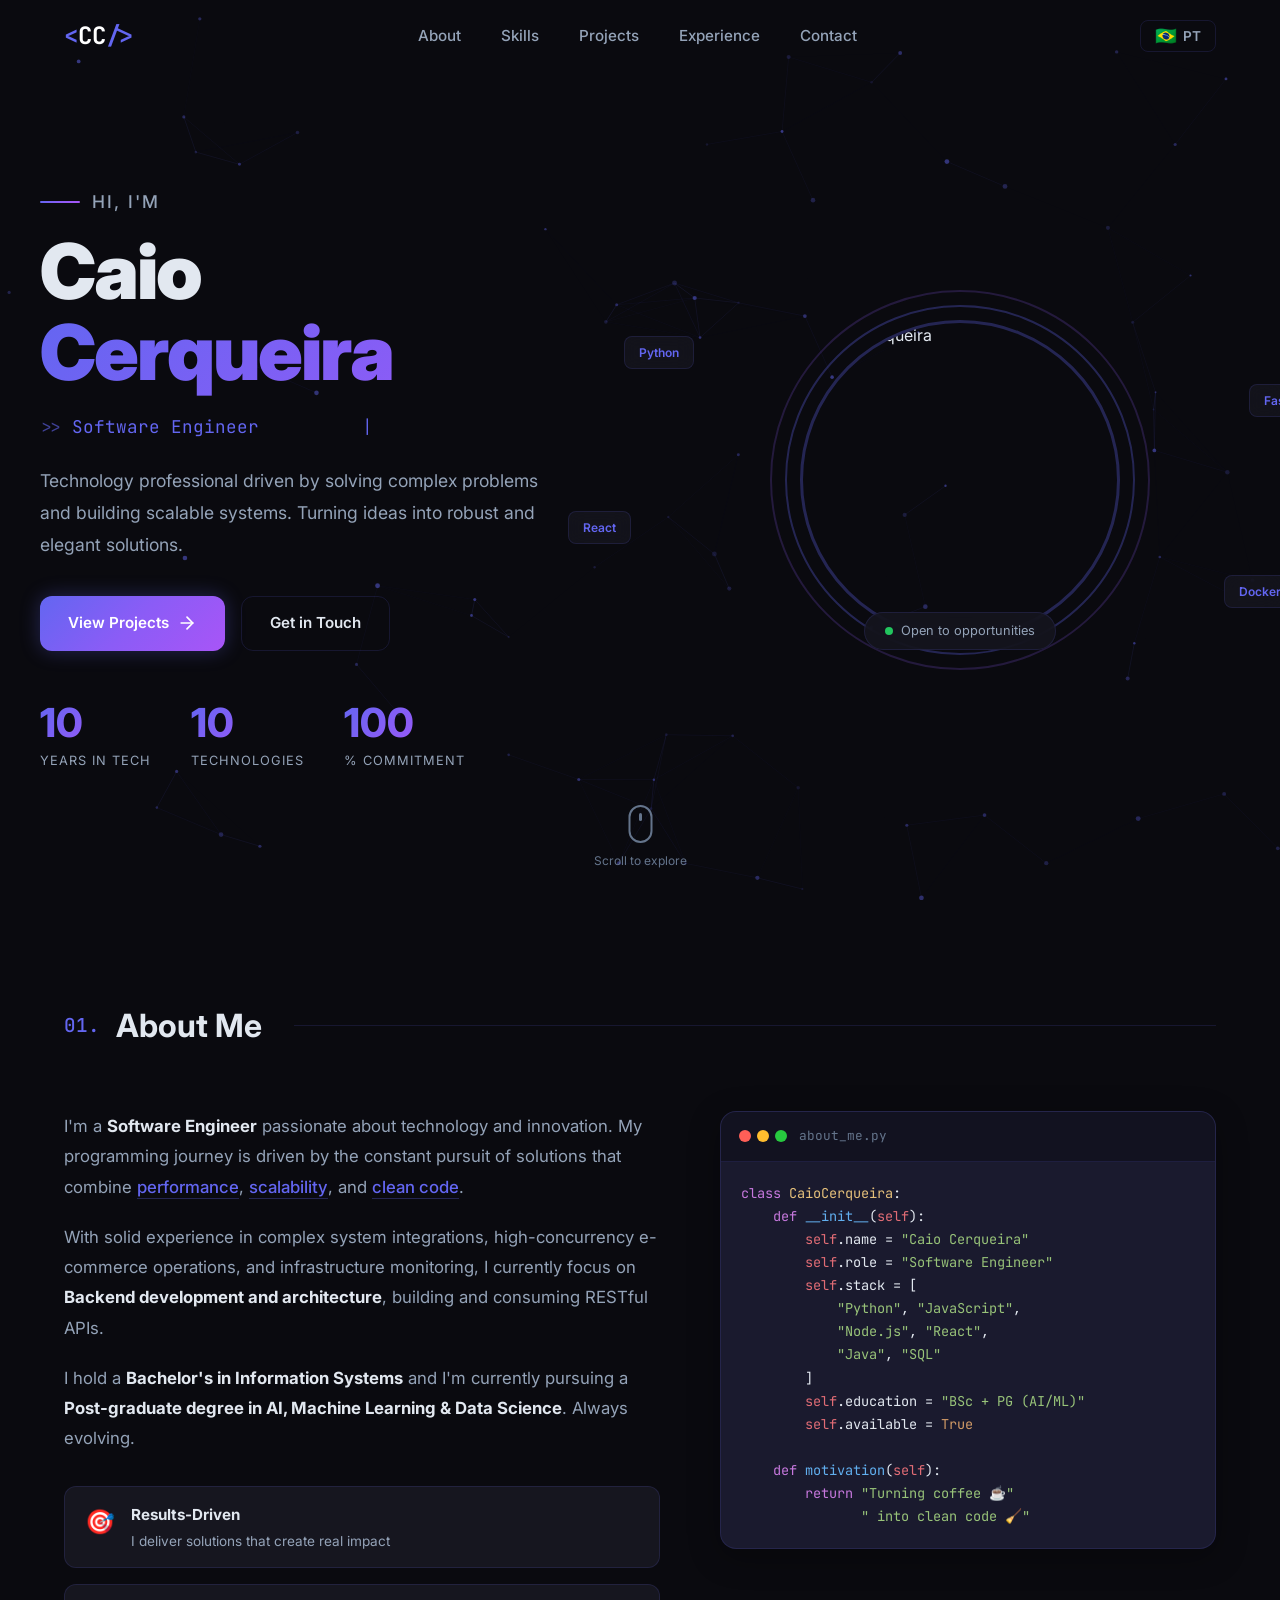
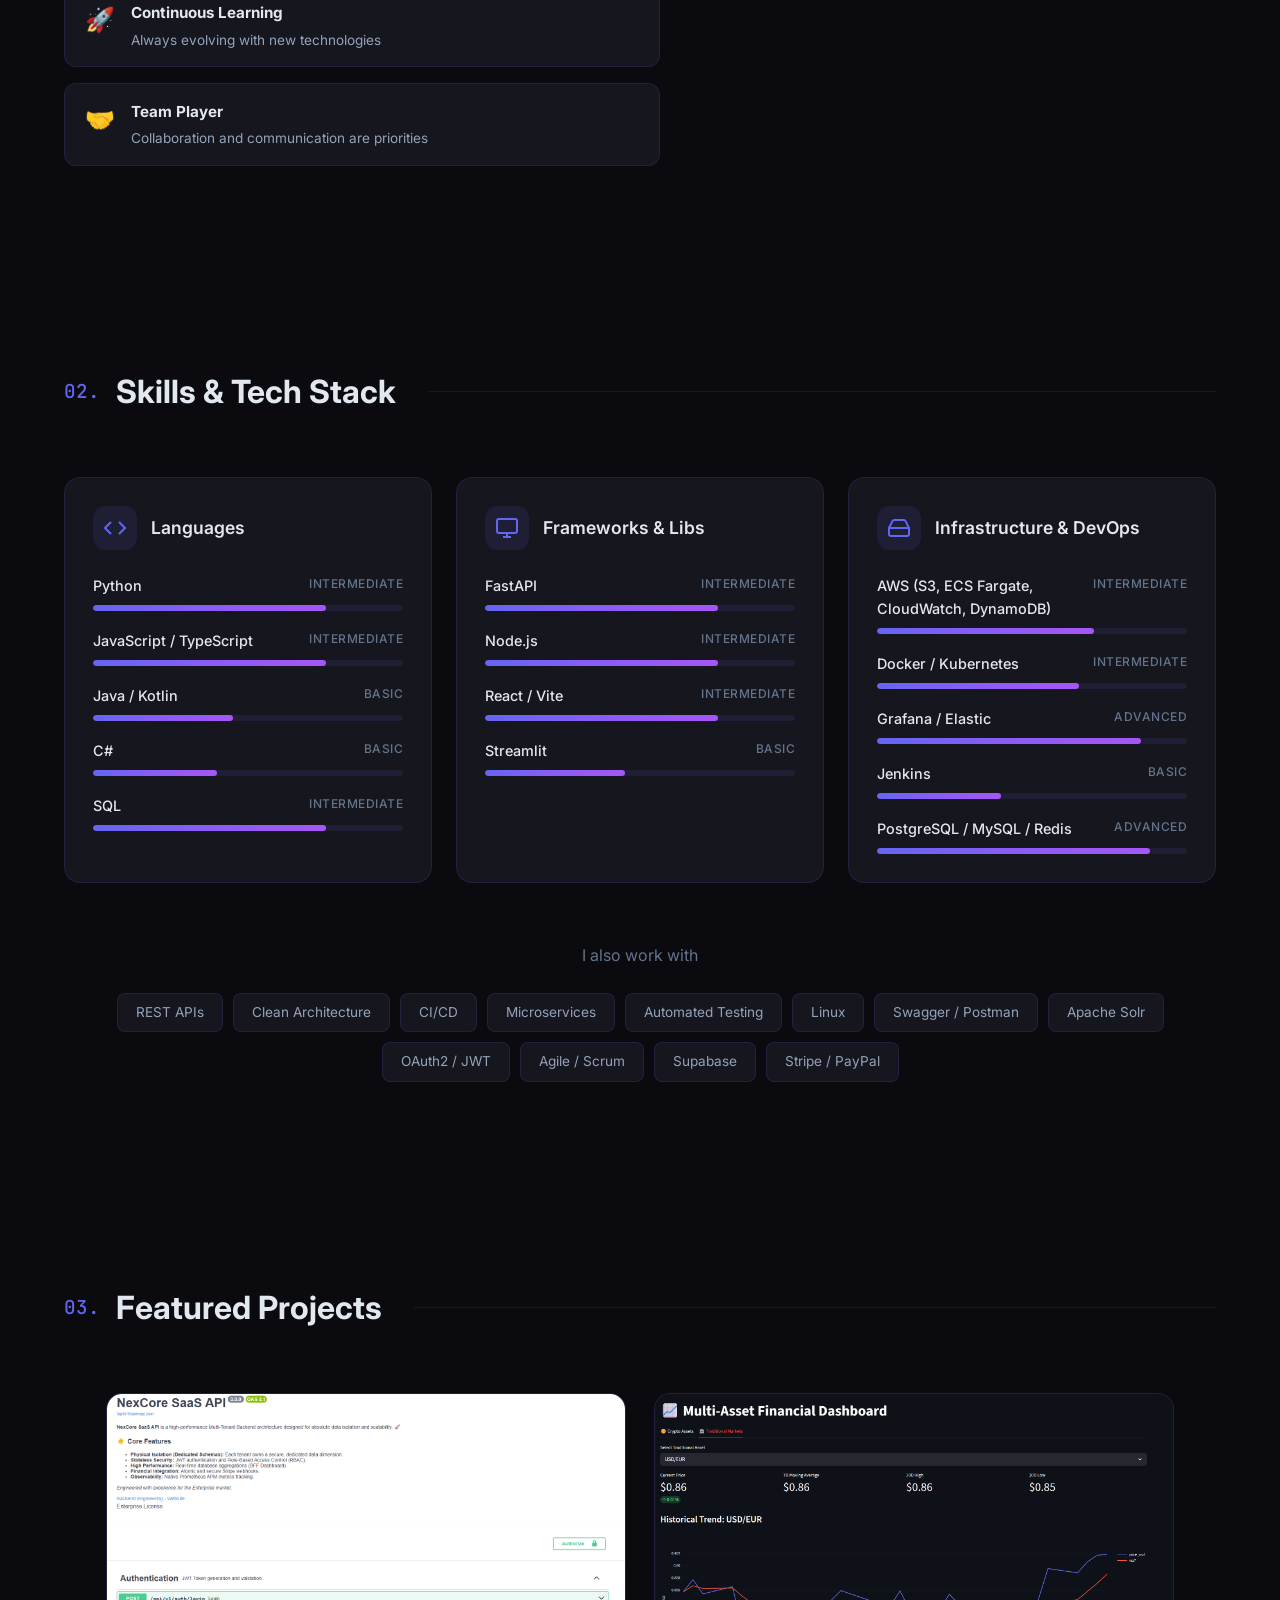
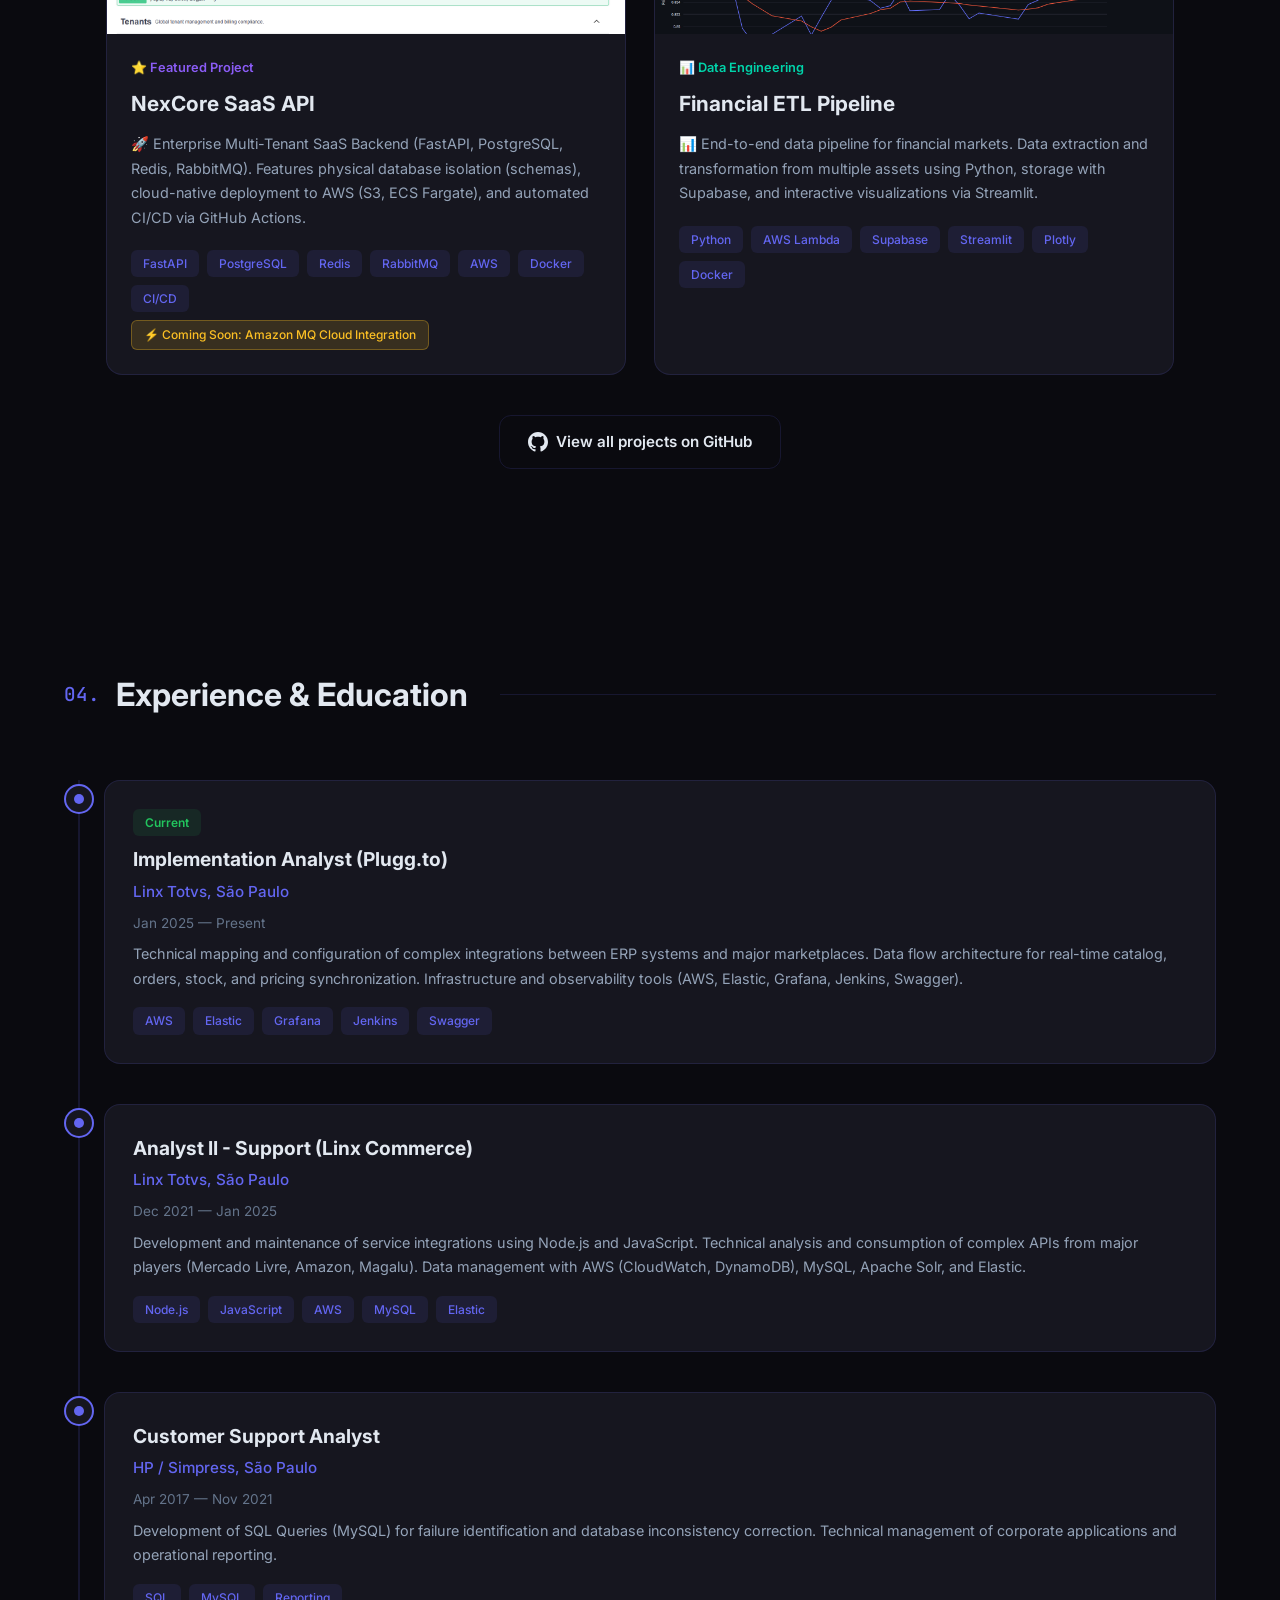
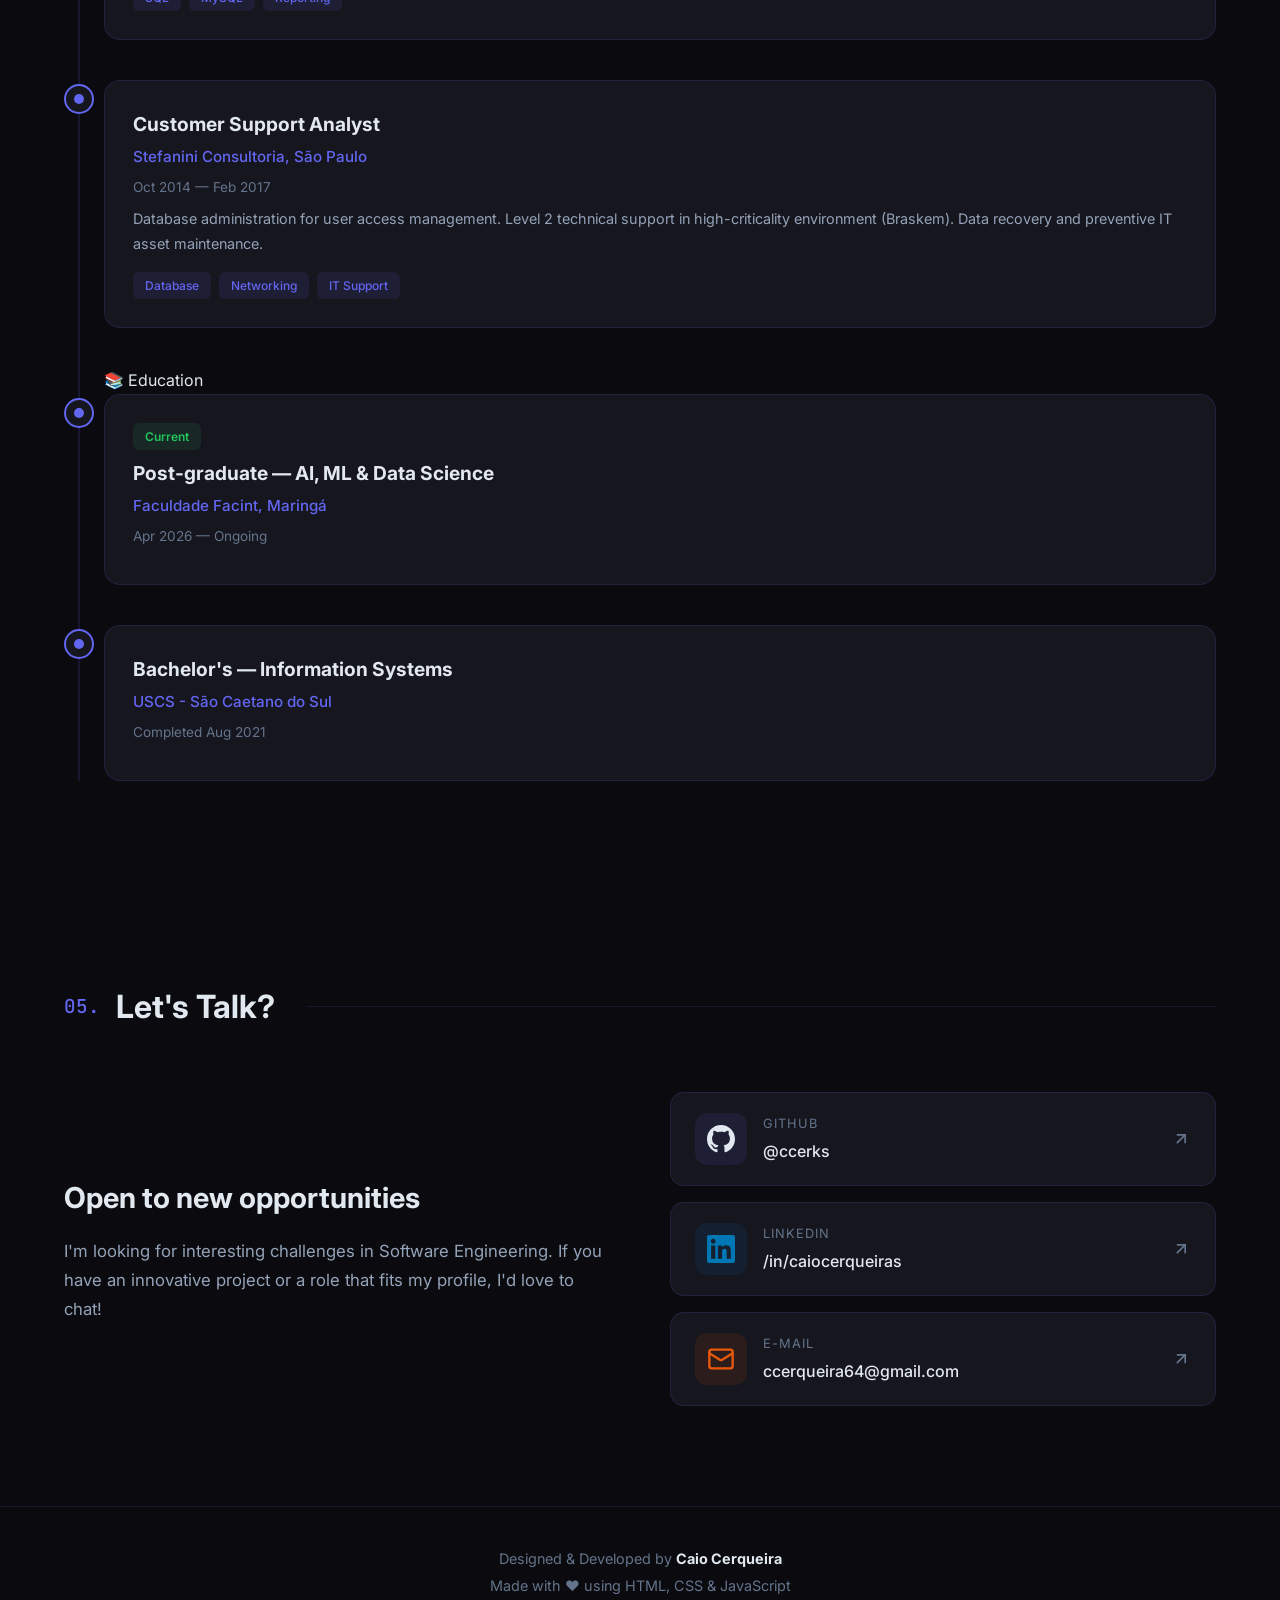
==== commit 8eff2b5f: "feat: restore etl card, fix grid, add etl landing page at /etl/" ====
--- a/index.html
+++ b/index.html
@@ -260,80 +260,55 @@
                 <span class="section-number">03.</span>
                 <span data-i18n="projects_title">Featured Projects</span>
             </h2>
-            <div class="projects-grid">
+            <div class="projects-grid projects-grid-2">
                 <!-- NexCore SaaS API -->
-                <article class="project-card featured">
+                <article class="project-card" onclick="window.open('https://ccerks.github.io/nexcore/','_blank')" style="cursor:pointer;">
                     <div class="project-image">
                         <div class="project-overlay">
                             <div class="project-links">
-                                <a href="https://github.com/ccerks/nexcore-saas-api" target="_blank" rel="noopener noreferrer" class="project-link" aria-label="View on GitHub">
+                                <a href="https://ccerks.github.io/nexcore/" target="_blank" rel="noopener noreferrer" class="project-link" aria-label="Live Demo" title="Live Demo" onclick="event.stopPropagation()">
+                                    <svg width="22" height="22" viewBox="0 0 24 24" fill="none" stroke="currentColor" stroke-width="2" stroke-linecap="round" stroke-linejoin="round"><circle cx="12" cy="12" r="10"/><line x1="2" y1="12" x2="22" y2="12"/><path d="M12 2a15.3 15.3 0 0 1 4 10 15.3 15.3 0 0 1-4 10 15.3 15.3 0 0 1-4-10 15.3 15.3 0 0 1 4-10z"/></svg>
+                                </a>
+                                <a href="https://github.com/ccerks/nexcore-saas-api/tree/main" target="_blank" rel="noopener noreferrer" class="project-link" aria-label="View on GitHub" title="GitHub" onclick="event.stopPropagation()">
                                     <svg width="22" height="22" viewBox="0 0 24 24" fill="currentColor"><path d="M12 0c-6.626 0-12 5.373-12 12 0 5.302 3.438 9.8 8.207 11.387.599.111.793-.261.793-.577v-2.234c-3.338.726-4.033-1.416-4.033-1.416-.546-1.387-1.333-1.756-1.333-1.756-1.089-.745.083-.729.083-.729 1.205.084 1.839 1.237 1.839 1.237 1.07 1.834 2.807 1.304 3.492.997.107-.775.418-1.305.762-1.604-2.665-.305-5.467-1.334-5.467-5.931 0-1.311.469-2.381 1.236-3.221-.124-.303-.535-1.524.117-3.176 0 0 1.008-.322 3.301 1.23.957-.266 1.983-.399 3.003-.404 1.02.005 2.047.138 3.006.404 2.291-1.552 3.297-1.23 3.297-1.23.653 1.653.242 2.874.118 3.176.77.84 1.235 1.911 1.235 3.221 0 4.609-2.807 5.624-5.479 5.921.43.372.823 1.102.823 2.222v3.293c0 .319.192.694.801.576 4.765-1.589 8.199-6.086 8.199-11.386 0-6.627-5.373-12-12-12z"/></svg>
                                 </a>
                             </div>
                         </div>
-                        <div class="project-banner">
-                            <div class="banner-content">
-                                <svg width="48" height="48" viewBox="0 0 24 24" fill="none" stroke="currentColor" stroke-width="1.5"><path d="M22 12H2"/><path d="M5.45 5.11 2 12v6a2 2 0 0 0 2 2h16a2 2 0 0 0 2-2v-6l-3.45-6.89A2 2 0 0 0 16.76 4H7.24a2 2 0 0 0-1.79 1.11z"/></svg>
-                                <span>Backend API</span>
-                            </div>
-                        </div>
+                        <img src="img/nexcore_preview.png" alt="NexCore SaaS API - Swagger Documentation" class="project-screenshot" loading="lazy">
                     </div>
                     <div class="project-info">
                         <div class="project-featured-label" data-i18n="project_featured">⭐ Featured Project</div>
                         <h3 class="project-title">NexCore SaaS API</h3>
                         <p class="project-description" data-i18n="project1_desc">🚀 Enterprise Multi-Tenant SaaS Backend (FastAPI, PostgreSQL, Redis, RabbitMQ). Features physical database isolation (schemas), cloud-native deployment to AWS (S3, ECS Fargate), and automated CI/CD via GitHub Actions.</p>
                         <div class="project-tech"><span>FastAPI</span><span>PostgreSQL</span><span>Redis</span><span>RabbitMQ</span><span>AWS</span><span>Docker</span><span>CI/CD</span></div>
+                        <div class="project-tech" style="margin-top:8px"><span style="background: rgba(251,191,36,0.15); color:#fbbf24; border: 1px solid rgba(251,191,36,0.3);">⚡ Coming Soon: Amazon MQ Cloud Integration</span></div>
                     </div>
                 </article>
 
                 <!-- Financial ETL Pipeline -->
-                <article class="project-card">
+                <article class="project-card" onclick="window.open('https://ccerks.github.io/etl/','_blank')" style="cursor:pointer;">
                     <div class="project-image">
                         <div class="project-overlay">
                             <div class="project-links">
-                                <a href="https://github.com/ccerks" target="_blank" rel="noopener noreferrer" class="project-link" aria-label="View on GitHub">
+                                <a href="https://ccerks-etl-financeiro.streamlit.app" target="_blank" rel="noopener noreferrer" class="project-link" aria-label="Live Dashboard" title="Live Dashboard" onclick="event.stopPropagation()">
+                                    <svg width="22" height="22" viewBox="0 0 24 24" fill="none" stroke="currentColor" stroke-width="2" stroke-linecap="round" stroke-linejoin="round"><circle cx="12" cy="12" r="10"/><line x1="2" y1="12" x2="22" y2="12"/><path d="M12 2a15.3 15.3 0 0 1 4 10 15.3 15.3 0 0 1-4 10 15.3 15.3 0 0 1-4-10 15.3 15.3 0 0 1 4-10z"/></svg>
+                                </a>
+                                <a href="https://github.com/ccerks/etl-financeiro" target="_blank" rel="noopener noreferrer" class="project-link" aria-label="View on GitHub" title="GitHub" onclick="event.stopPropagation()">
                                     <svg width="22" height="22" viewBox="0 0 24 24" fill="currentColor"><path d="M12 0c-6.626 0-12 5.373-12 12 0 5.302 3.438 9.8 8.207 11.387.599.111.793-.261.793-.577v-2.234c-3.338.726-4.033-1.416-4.033-1.416-.546-1.387-1.333-1.756-1.333-1.756-1.089-.745.083-.729.083-.729 1.205.084 1.839 1.237 1.839 1.237 1.07 1.834 2.807 1.304 3.492.997.107-.775.418-1.305.762-1.604-2.665-.305-5.467-1.334-5.467-5.931 0-1.311.469-2.381 1.236-3.221-.124-.303-.535-1.524.117-3.176 0 0 1.008-.322 3.301 1.23.957-.266 1.983-.399 3.003-.404 1.02.005 2.047.138 3.006.404 2.291-1.552 3.297-1.23 3.297-1.23.653 1.653.242 2.874.118 3.176.77.84 1.235 1.911 1.235 3.221 0 4.609-2.807 5.624-5.479 5.921.43.372.823 1.102.823 2.222v3.293c0 .319.192.694.801.576 4.765-1.589 8.199-6.086 8.199-11.386 0-6.627-5.373-12-12-12z"/></svg>
                                 </a>
                             </div>
                         </div>
-                        <div class="project-banner">
-                            <div class="banner-content">
-                                <svg width="48" height="48" viewBox="0 0 24 24" fill="none" stroke="currentColor" stroke-width="1.5"><path d="M3 3v18h18"/><path d="m18.7 8-5.1 5.2-2.8-2.7L7 14.3"/></svg>
-                                <span>Data Pipeline</span>
-                            </div>
-                        </div>
+                        <img src="img/etl_preview.png" alt="Financial ETL Pipeline - Multi-Asset Dashboard" class="project-screenshot" loading="lazy">
                     </div>
                     <div class="project-info">
+                        <div class="project-featured-label" style="color: #00d4aa;">📊 Data Engineering</div>
                         <h3 class="project-title" data-i18n="project2_title">Financial ETL Pipeline</h3>
-                        <p class="project-description" data-i18n="project2_desc">📊 End-to-end data pipeline for financial markets. Data extraction and transformation from multiple assets using Python, storage with Supabase, and interactive visualizations via Streamlit.</p>
-                        <div class="project-tech"><span>Python</span><span>Supabase</span><span>Streamlit</span><span>ETL</span><span>Data Engineering</span></div>
+                        <p class="project-description" data-i18n="project2_desc">📈 Serverless data pipeline on AWS Lambda + EventBridge. Extracts Crypto & Forex data daily, validates with Pydantic, loads into Supabase PostgreSQL, and visualizes with Plotly & Streamlit.</p>
+                        <div class="project-tech"><span>Python</span><span>AWS Lambda</span><span>Supabase</span><span>Streamlit</span><span>Plotly</span><span>Docker</span></div>
                     </div>
                 </article>
-
-                <!-- E-commerce API -->
-                <article class="project-card">
-                    <div class="project-image">
-                        <div class="project-overlay">
-                            <div class="project-links">
-                                <a href="https://github.com/ccerks" target="_blank" rel="noopener noreferrer" class="project-link" aria-label="View on GitHub">
-                                    <svg width="22" height="22" viewBox="0 0 24 24" fill="currentColor"><path d="M12 0c-6.626 0-12 5.373-12 12 0 5.302 3.438 9.8 8.207 11.387.599.111.793-.261.793-.577v-2.234c-3.338.726-4.033-1.416-4.033-1.416-.546-1.387-1.333-1.756-1.333-1.756-1.089-.745.083-.729.083-.729 1.205.084 1.839 1.237 1.839 1.237 1.07 1.834 2.807 1.304 3.492.997.107-.775.418-1.305.762-1.604-2.665-.305-5.467-1.334-5.467-5.931 0-1.311.469-2.381 1.236-3.221-.124-.303-.535-1.524.117-3.176 0 0 1.008-.322 3.301 1.23.957-.266 1.983-.399 3.003-.404 1.02.005 2.047.138 3.006.404 2.291-1.552 3.297-1.23 3.297-1.23.653 1.653.242 2.874.118 3.176.77.84 1.235 1.911 1.235 3.221 0 4.609-2.807 5.624-5.479 5.921.43.372.823 1.102.823 2.222v3.293c0 .319.192.694.801.576 4.765-1.589 8.199-6.086 8.199-11.386 0-6.627-5.373-12-12-12z"/></svg>
-                                </a>
-                            </div>
-                        </div>
-                        <div class="project-banner">
-                            <div class="banner-content">
-                                <svg width="48" height="48" viewBox="0 0 24 24" fill="none" stroke="currentColor" stroke-width="1.5"><circle cx="9" cy="21" r="1"/><circle cx="20" cy="21" r="1"/><path d="M1 1h4l2.68 13.39a2 2 0 0 0 2 1.61h9.72a2 2 0 0 0 2-1.61L23 6H6"/></svg>
-                                <span>Full Stack</span>
-                            </div>
-                        </div>
-                    </div>
-                    <div class="project-info">
-                        <h3 class="project-title" data-i18n="project3_title">E-commerce Full-Stack API</h3>
-                        <p class="project-description" data-i18n="project3_desc">🛒 Complete API and Frontend architecture for sales and product management. International payment flows with Stripe and PayPal. Secure credential isolation and authenticated routes.</p>
-                        <div class="project-tech"><span>Node.js</span><span>React</span><span>Vite</span><span>Stripe</span><span>PayPal</span></div>
-                    </div>
-                </article>
-            </div>
+            </div>
+
             <div class="projects-cta">
                 <a href="https://github.com/ccerks" target="_blank" rel="noopener noreferrer" class="btn btn-outline">
                     <svg width="20" height="20" viewBox="0 0 24 24" fill="currentColor"><path d="M12 0c-6.626 0-12 5.373-12 12 0 5.302 3.438 9.8 8.207 11.387.599.111.793-.261.793-.577v-2.234c-3.338.726-4.033-1.416-4.033-1.416-.546-1.387-1.333-1.756-1.333-1.756-1.089-.745.083-.729.083-.729 1.205.084 1.839 1.237 1.839 1.237 1.07 1.834 2.807 1.304 3.492.997.107-.775.418-1.305.762-1.604-2.665-.305-5.467-1.334-5.467-5.931 0-1.311.469-2.381 1.236-3.221-.124-.303-.535-1.524.117-3.176 0 0 1.008-.322 3.301 1.23.957-.266 1.983-.399 3.003-.404 1.02.005 2.047.138 3.006.404 2.291-1.552 3.297-1.23 3.297-1.23.653 1.653.242 2.874.118 3.176.77.84 1.235 1.911 1.235 3.221 0 4.609-2.807 5.624-5.479 5.921.43.372.823 1.102.823 2.222v3.293c0 .319.192.694.801.576 4.765-1.589 8.199-6.086 8.199-11.386 0-6.627-5.373-12-12-12z"/></svg>
--- a/styles.css
+++ b/styles.css
@@ -965,6 +965,30 @@
   gap: 28px;
 }
 
+/* 2-card grid: centered, max-width limited so cards aren't too wide */
+.projects-grid-2 {
+  display: grid;
+  grid-template-columns: repeat(2, minmax(0, 520px));
+  gap: 28px;
+  justify-content: center;
+}
+
+.project-screenshot {
+  width: 100%;
+  height: 100%;
+  object-fit: cover;
+  object-position: top;
+  transition: transform 0.4s ease;
+  display: block;
+  position: absolute;
+  top: 0;
+  left: 0;
+}
+
+.project-card:hover .project-screenshot {
+  transform: scale(1.04);
+}
+
 .project-card {
   background: var(--bg-card);
   border-radius: 16px;
@@ -981,6 +1005,16 @@
 
 .project-card.featured {
   grid-column: span 2;
+}
+
+/* In 2-card layout, featured card should NOT span 2 columns */
+.projects-grid-2 .project-card.featured {
+  grid-column: span 1;
+}
+
+/* Taller image area for better screenshot preview */
+.projects-grid-2 .project-image {
+  height: 240px;
 }
 
 .project-image {
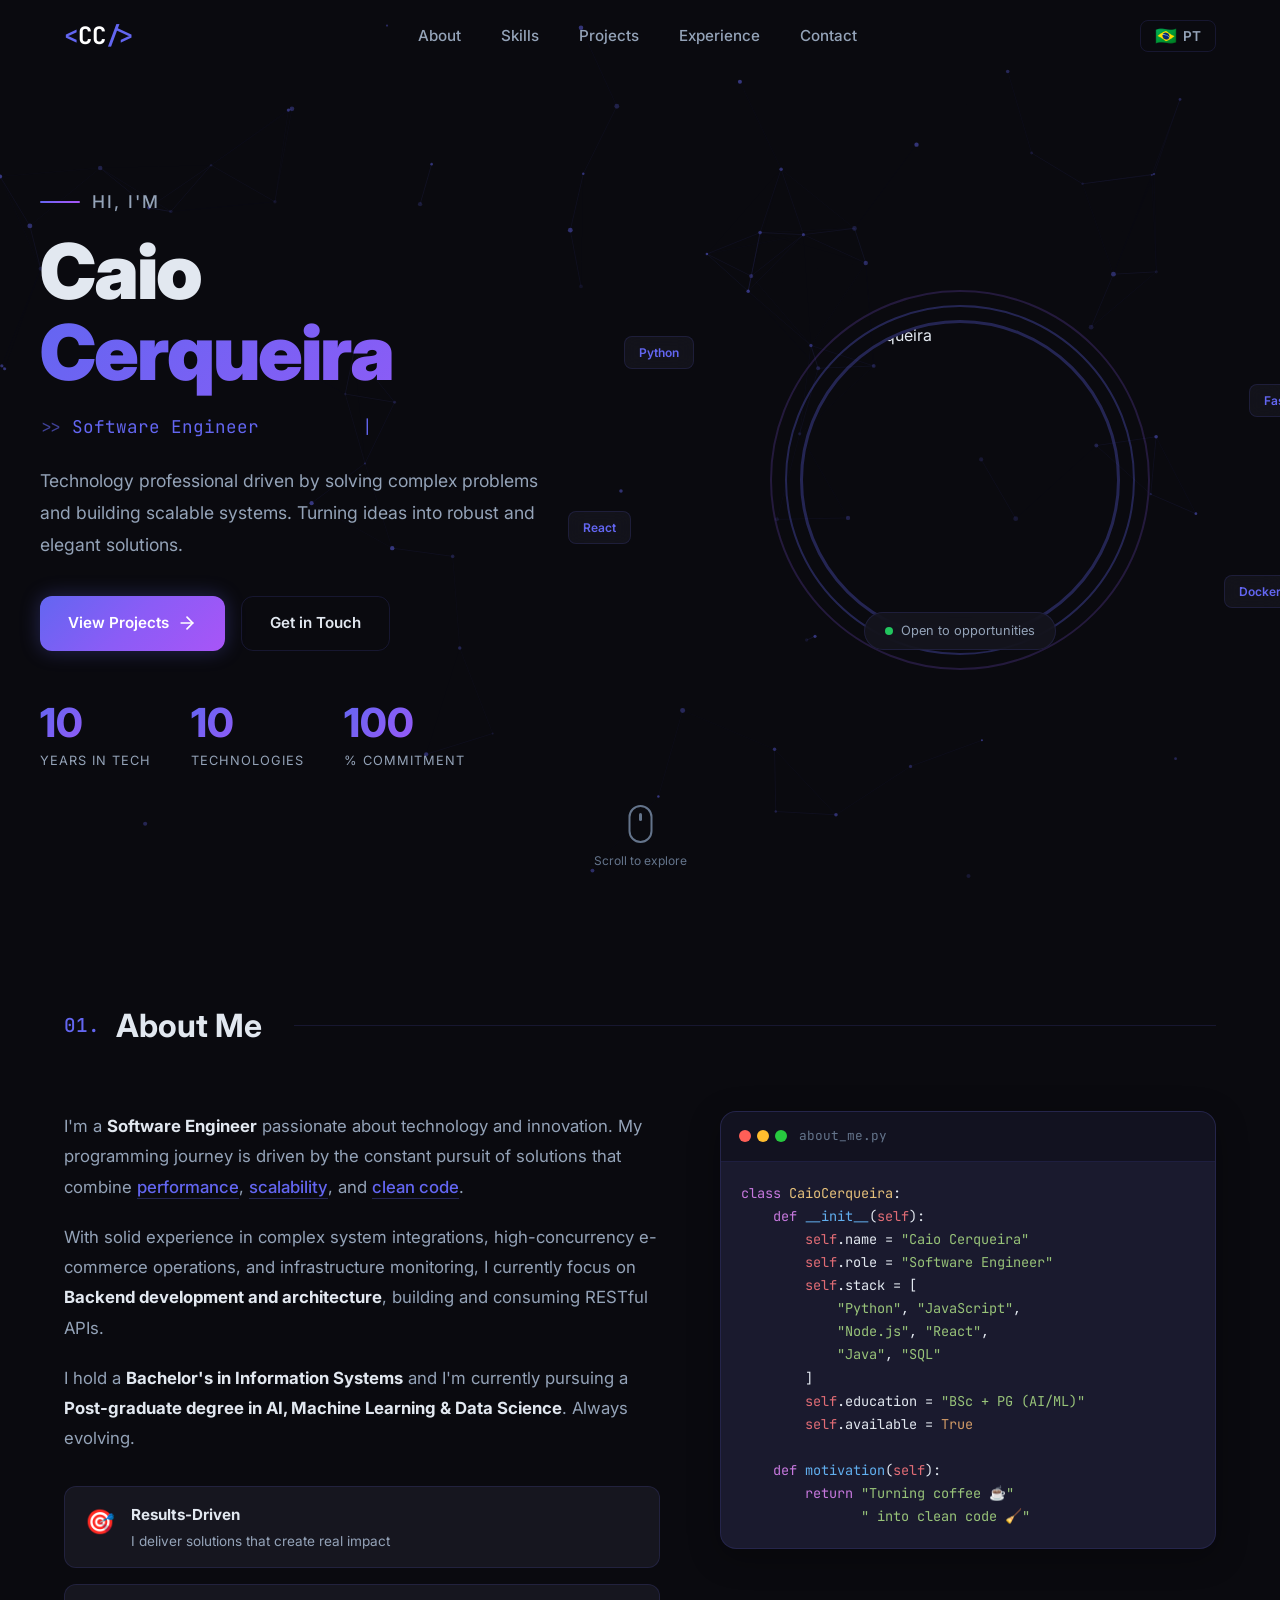
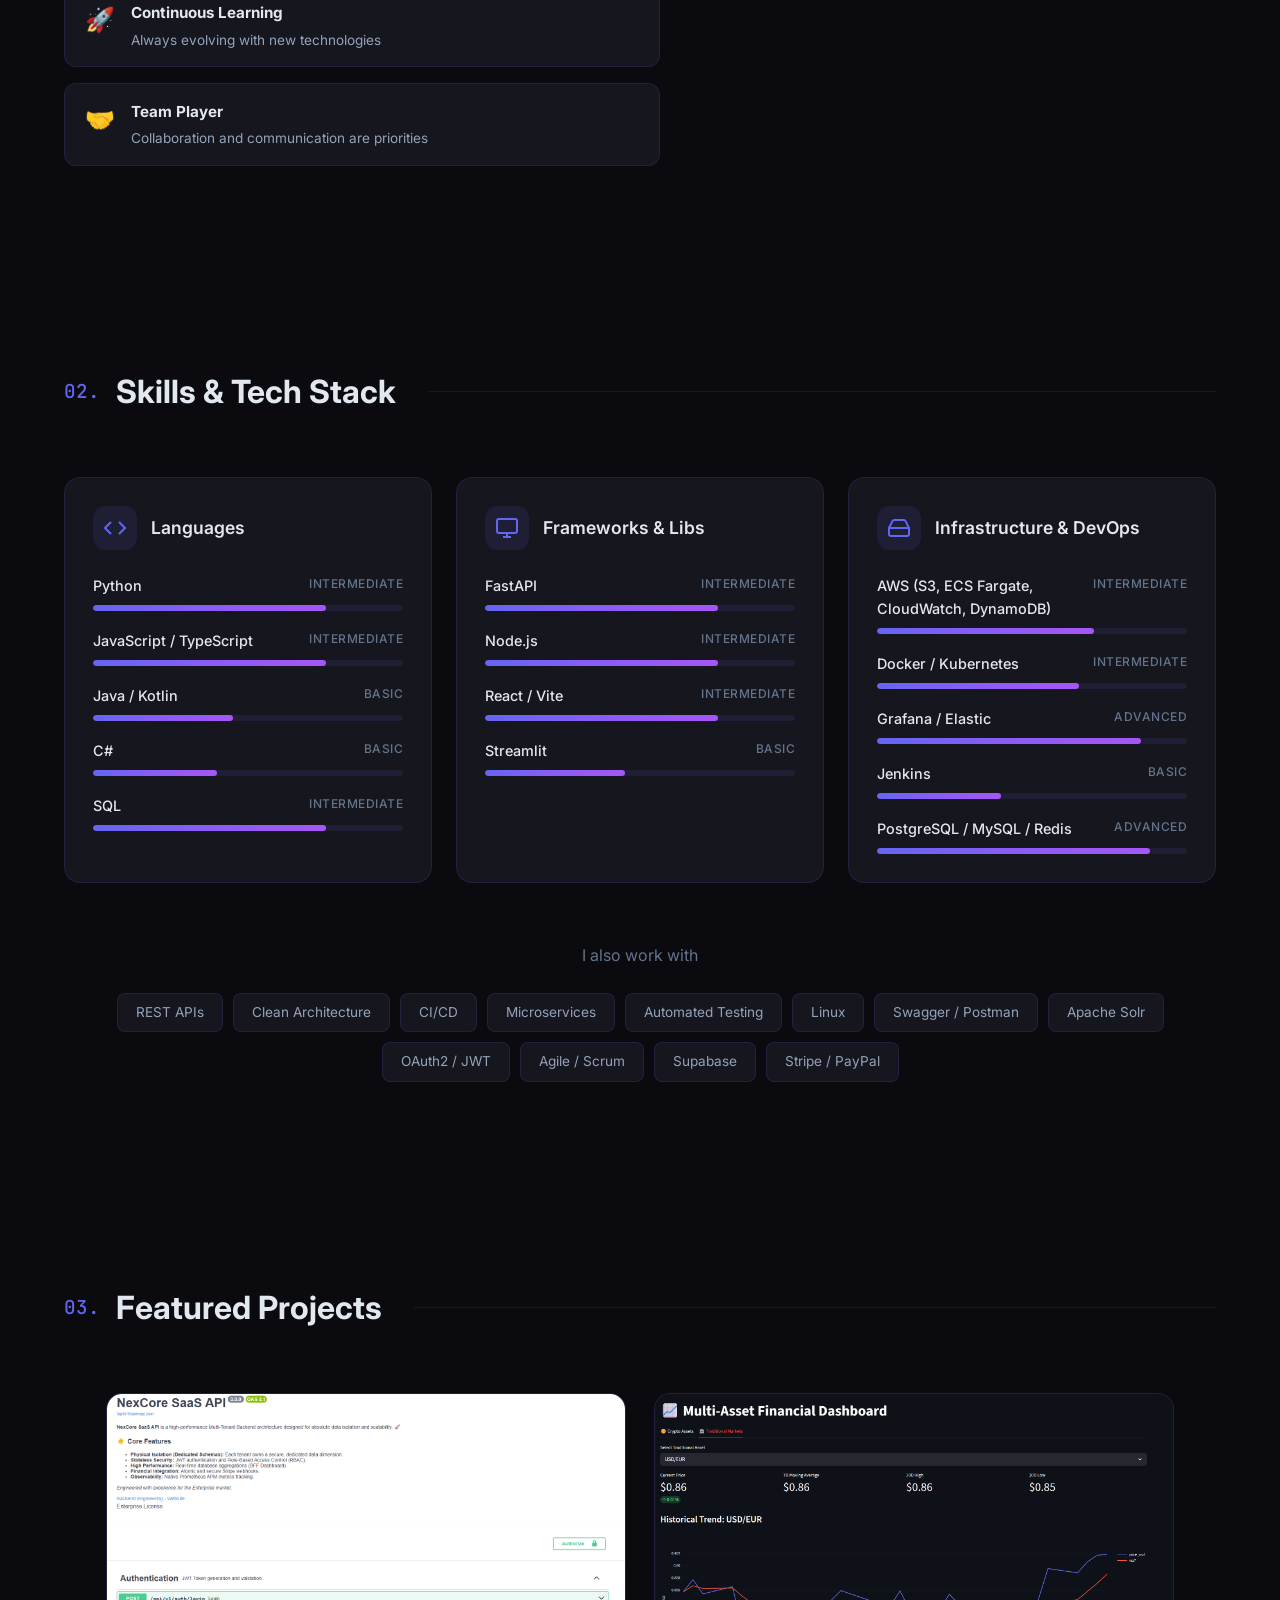
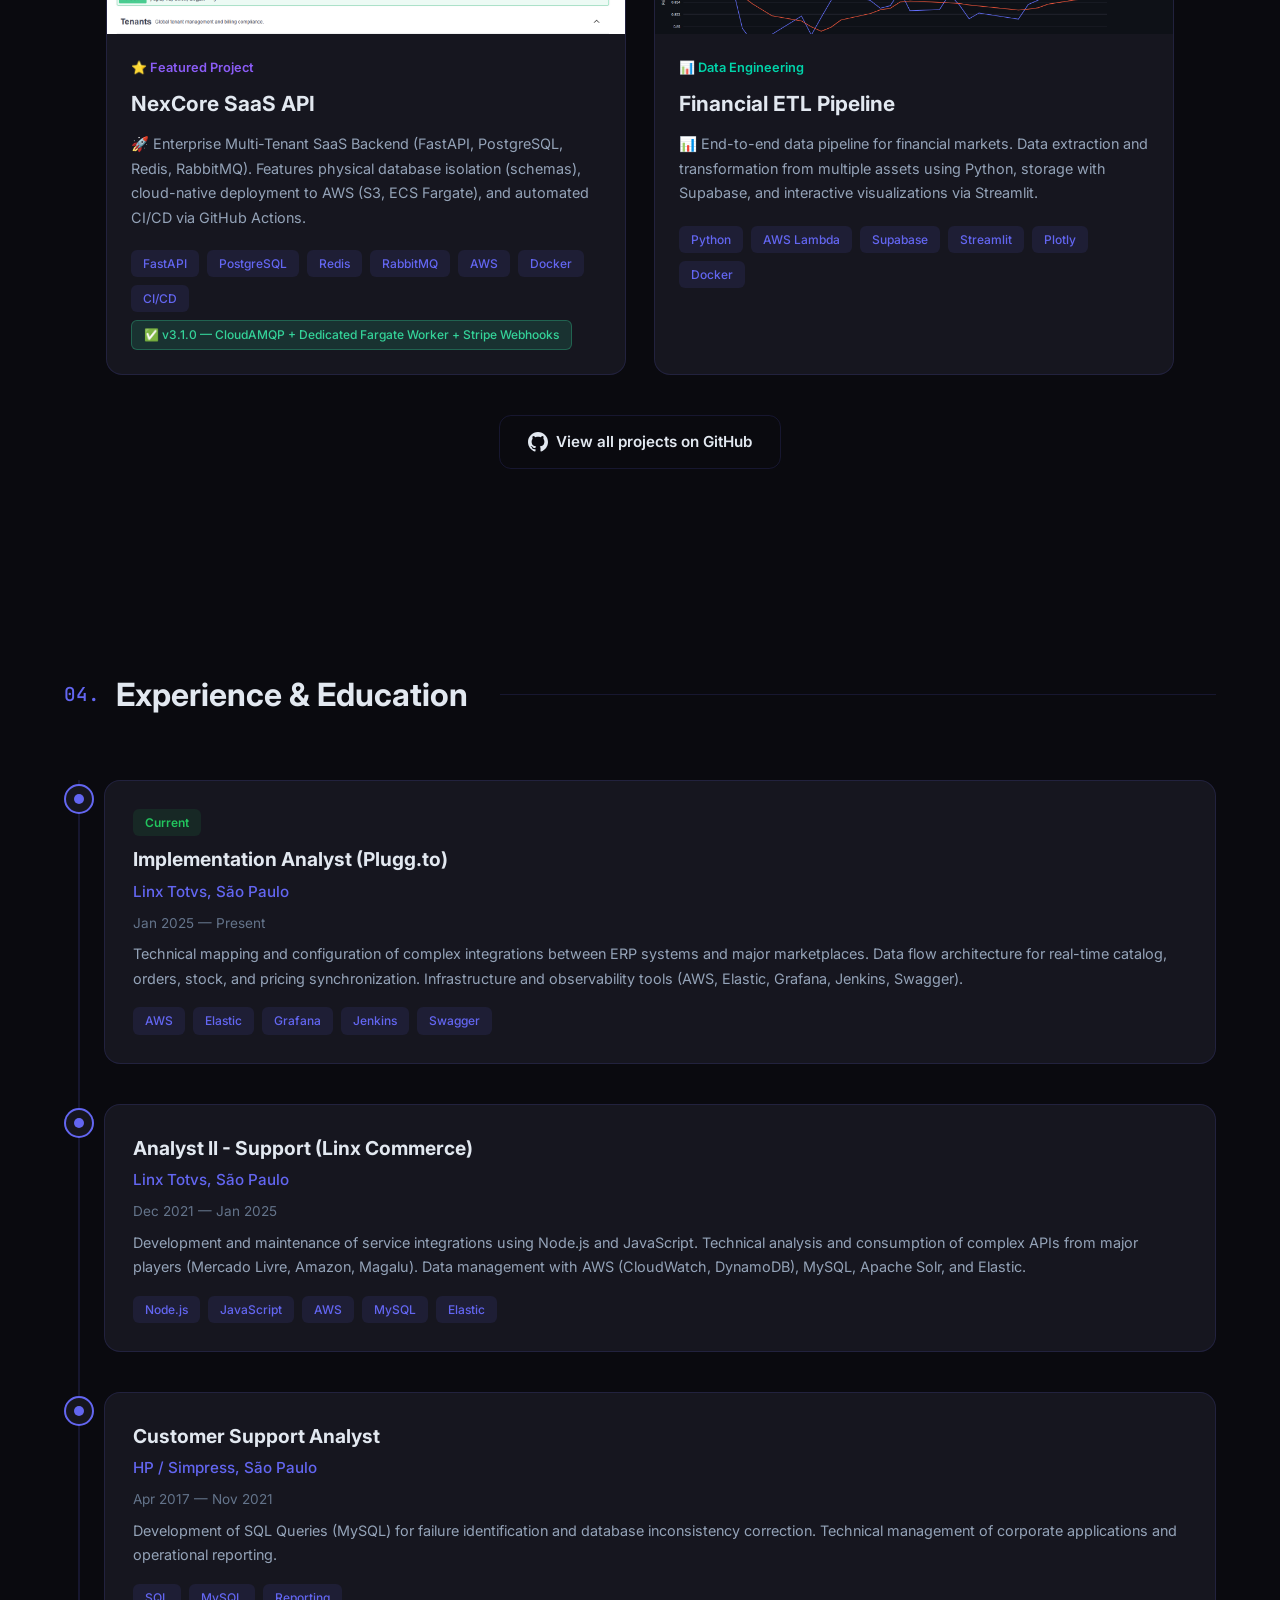
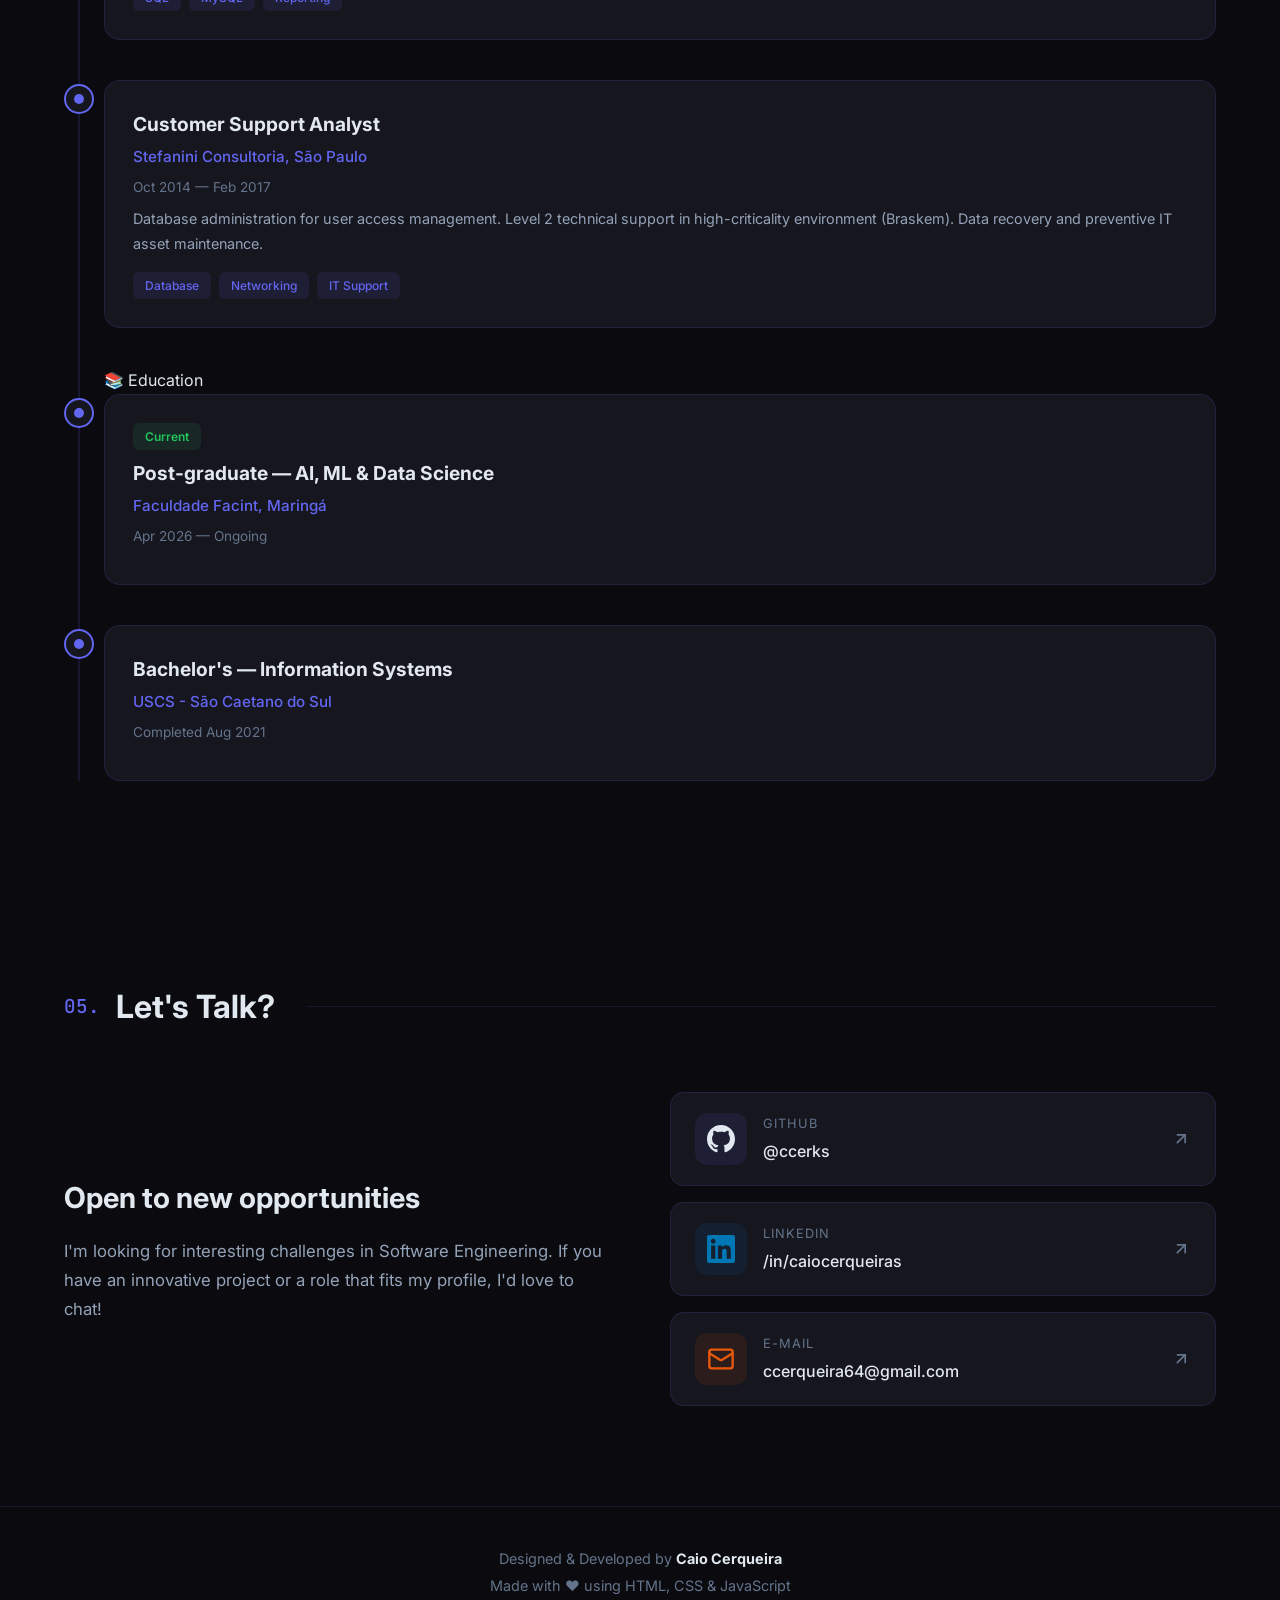
==== commit f3f2343e: "docs: update to v3.1.0 - CloudAMQP worker, Stripe webhooks, remove coming soon badge" ====
--- a/index.html
+++ b/index.html
@@ -279,9 +279,9 @@
                     <div class="project-info">
                         <div class="project-featured-label" data-i18n="project_featured">⭐ Featured Project</div>
                         <h3 class="project-title">NexCore SaaS API</h3>
-                        <p class="project-description" data-i18n="project1_desc">🚀 Enterprise Multi-Tenant SaaS Backend (FastAPI, PostgreSQL, Redis, RabbitMQ). Features physical database isolation (schemas), cloud-native deployment to AWS (S3, ECS Fargate), and automated CI/CD via GitHub Actions.</p>
+                        <p class="project-description" data-i18n="project1_desc">🚀 Enterprise Multi-Tenant SaaS Backend (FastAPI, PostgreSQL, Redis, RabbitMQ). Features physical database isolation (schemas), full Stripe billing lifecycle via Webhooks, dedicated async Fargate Worker, cloud-native deployment to AWS (S3, ECS Fargate), and automated CI/CD via GitHub Actions.</p>
                         <div class="project-tech"><span>FastAPI</span><span>PostgreSQL</span><span>Redis</span><span>RabbitMQ</span><span>AWS</span><span>Docker</span><span>CI/CD</span></div>
-                        <div class="project-tech" style="margin-top:8px"><span style="background: rgba(251,191,36,0.15); color:#fbbf24; border: 1px solid rgba(251,191,36,0.3);">⚡ Coming Soon: Amazon MQ Cloud Integration</span></div>
+                        <div class="project-tech" style="margin-top:8px"><span style="background: rgba(52,211,153,0.15); color:#34d399; border: 1px solid rgba(52,211,153,0.3);">✅ v3.1.0 — CloudAMQP + Dedicated Fargate Worker + Stripe Webhooks</span></div>
                     </div>
                 </article>
 
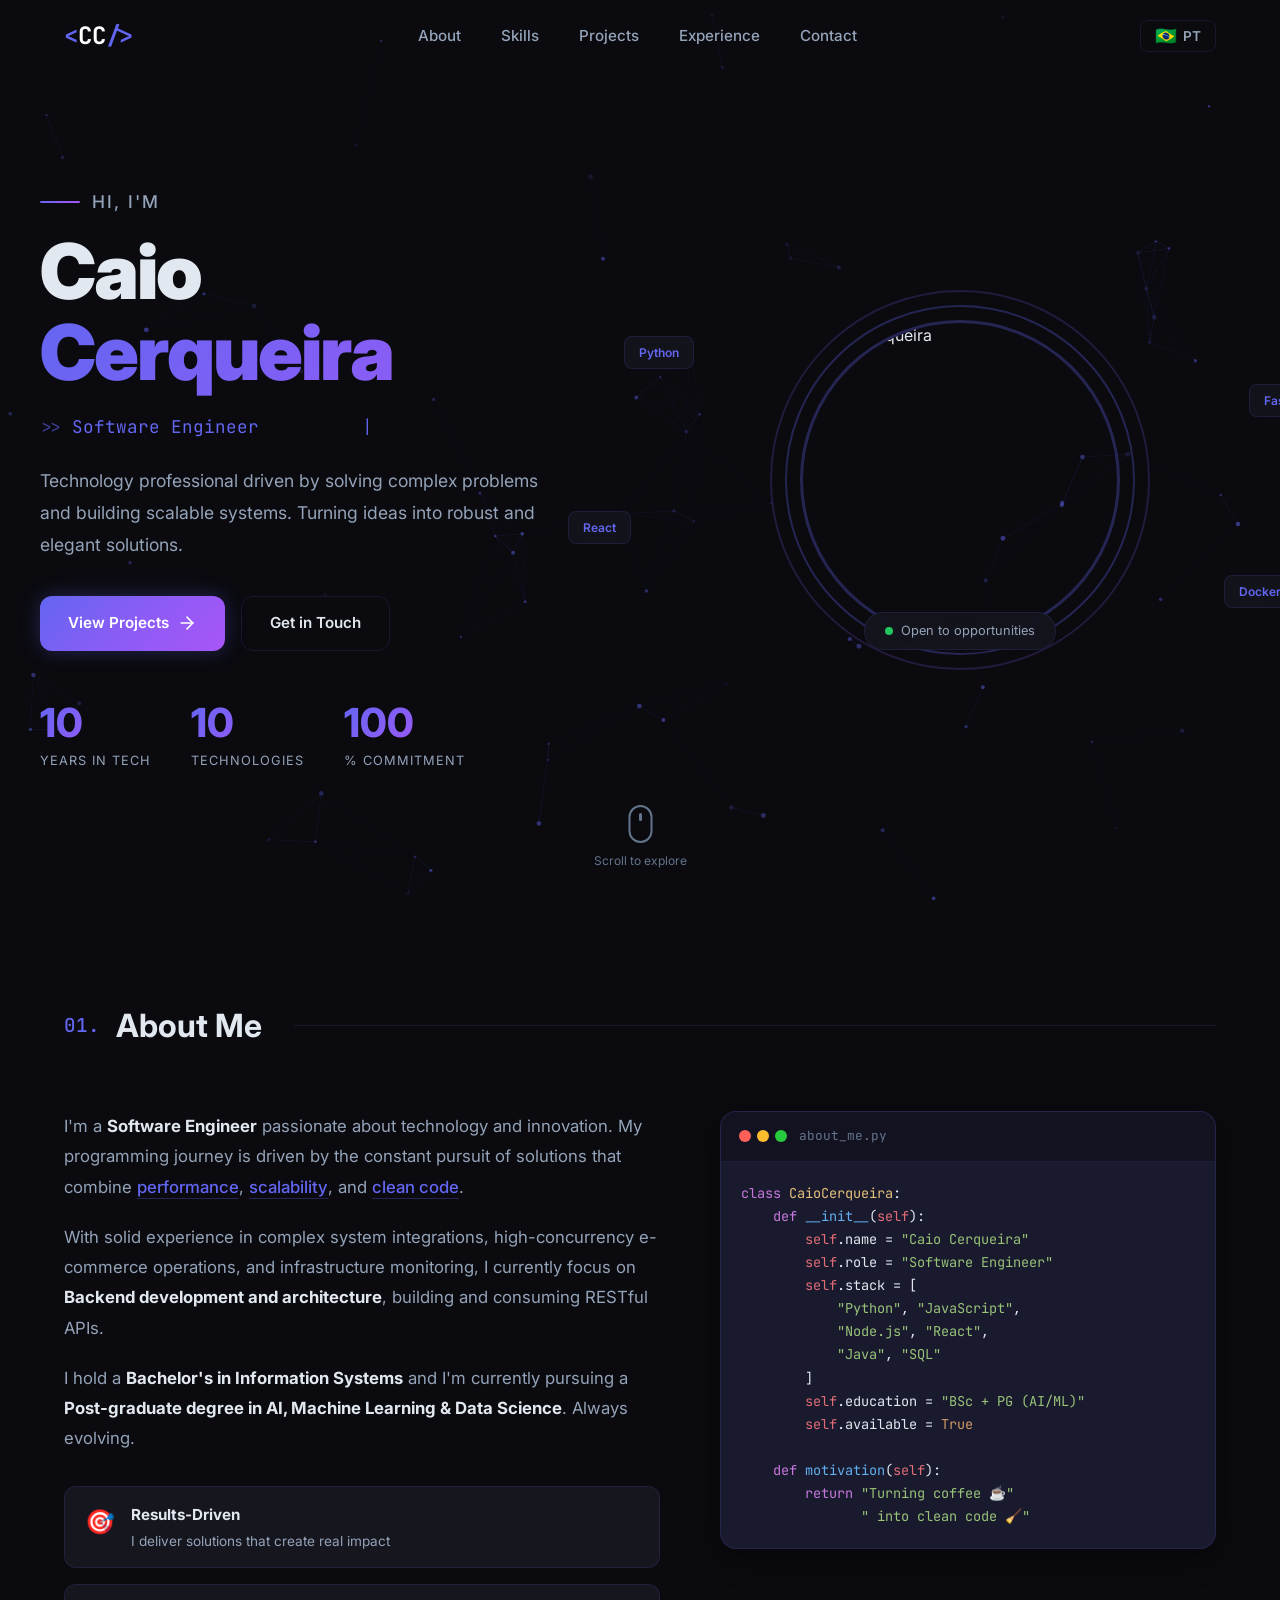
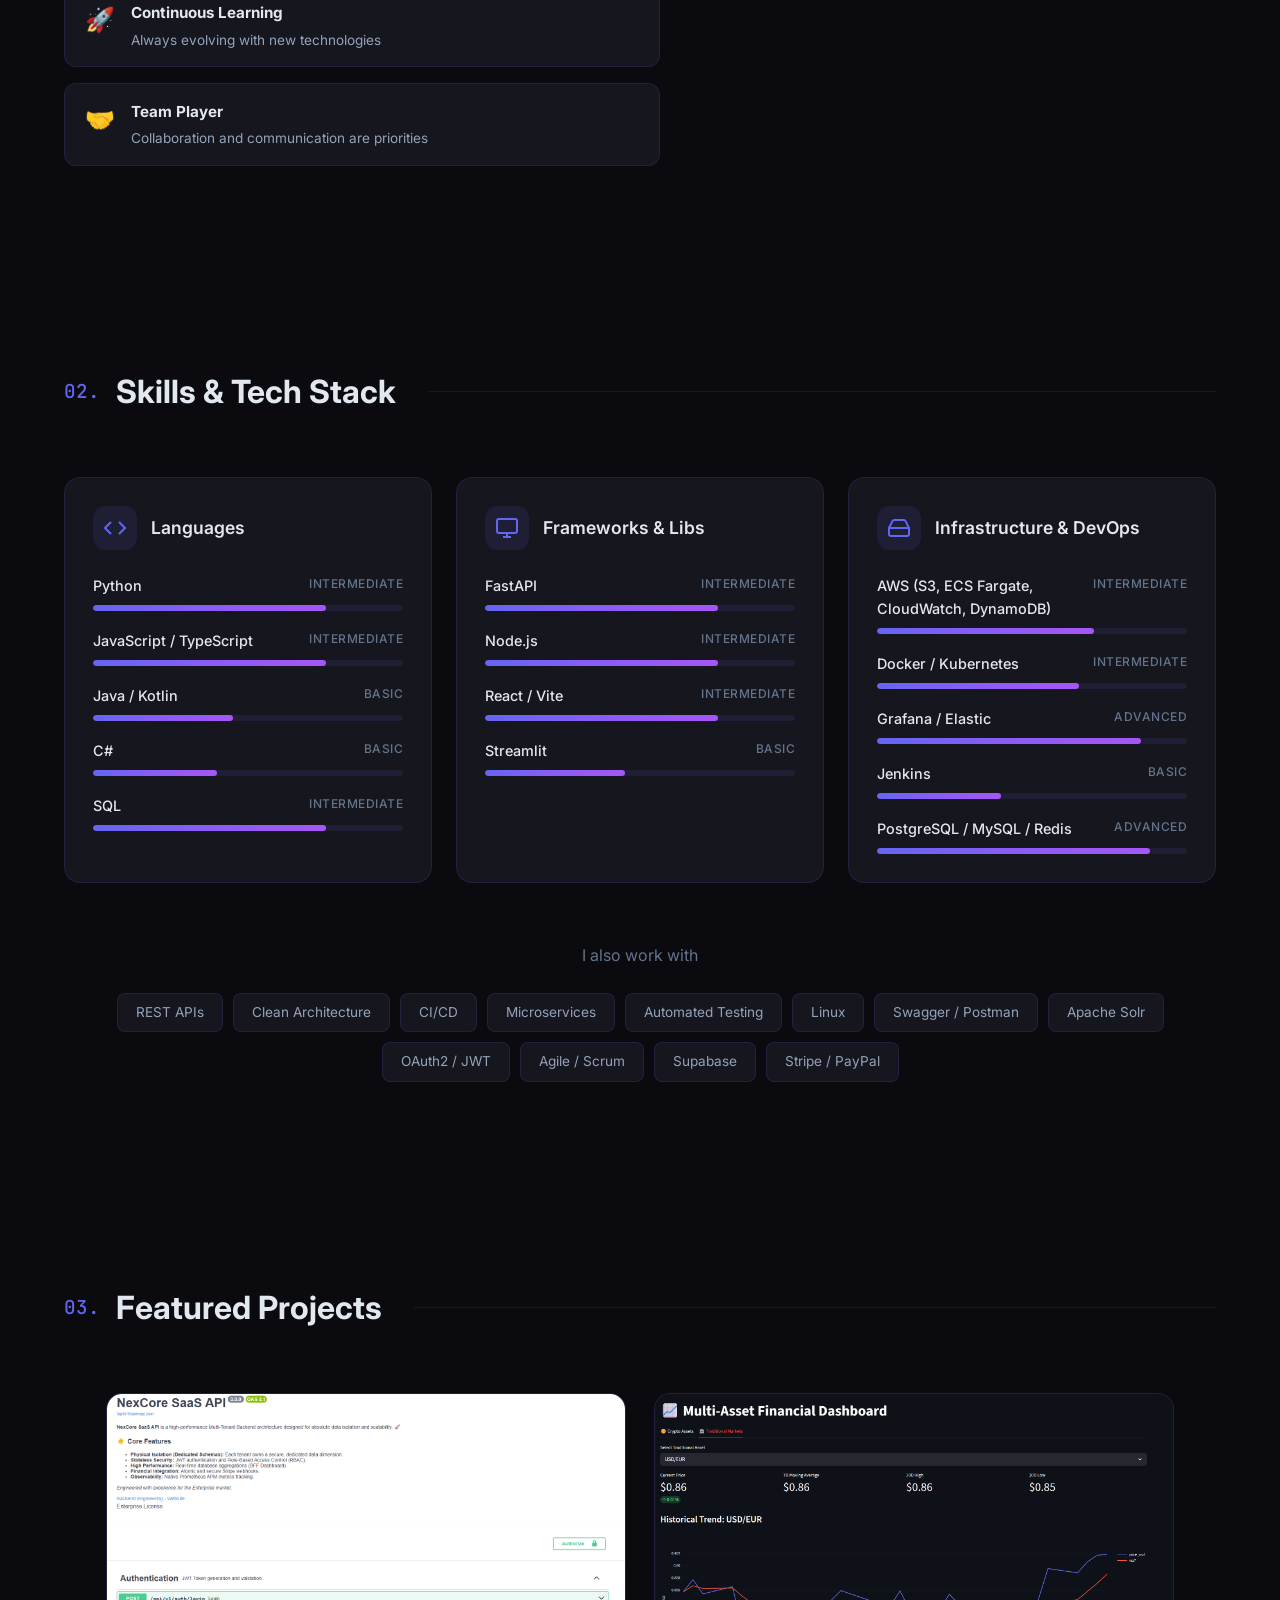
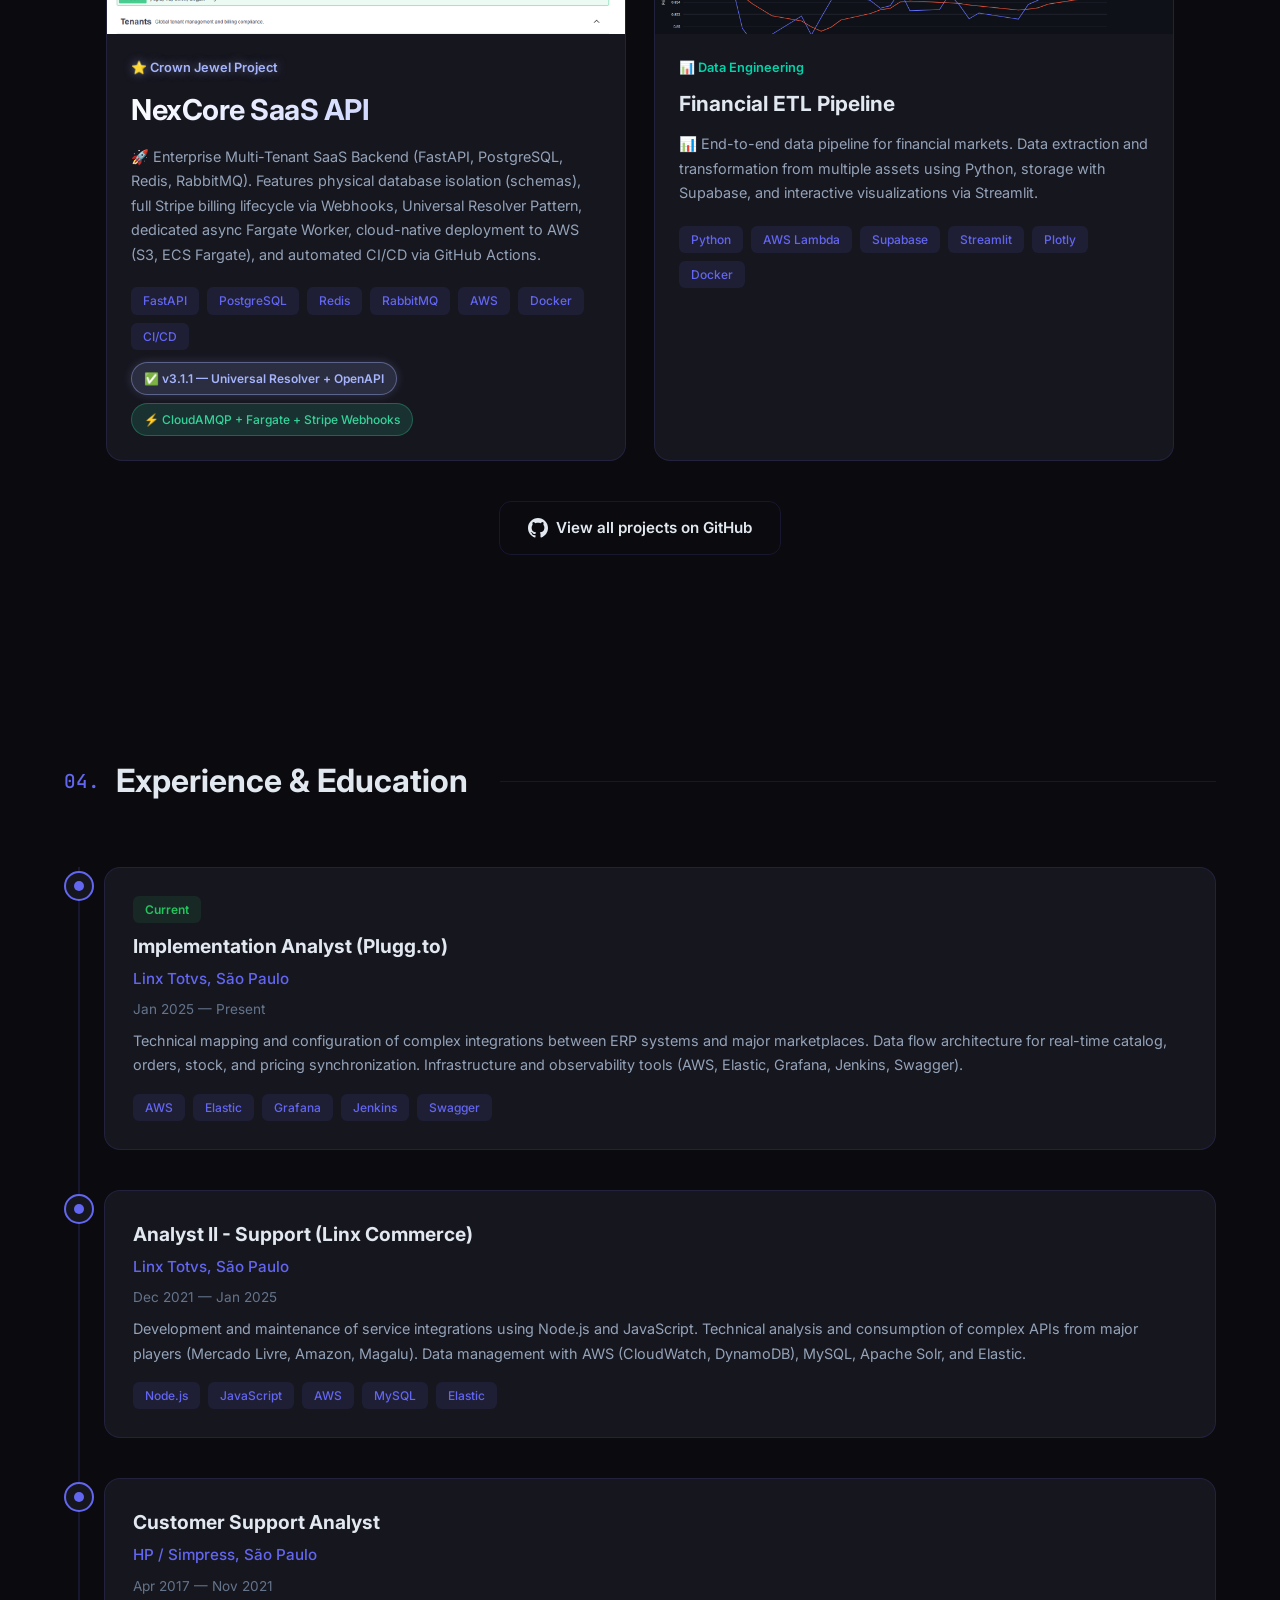
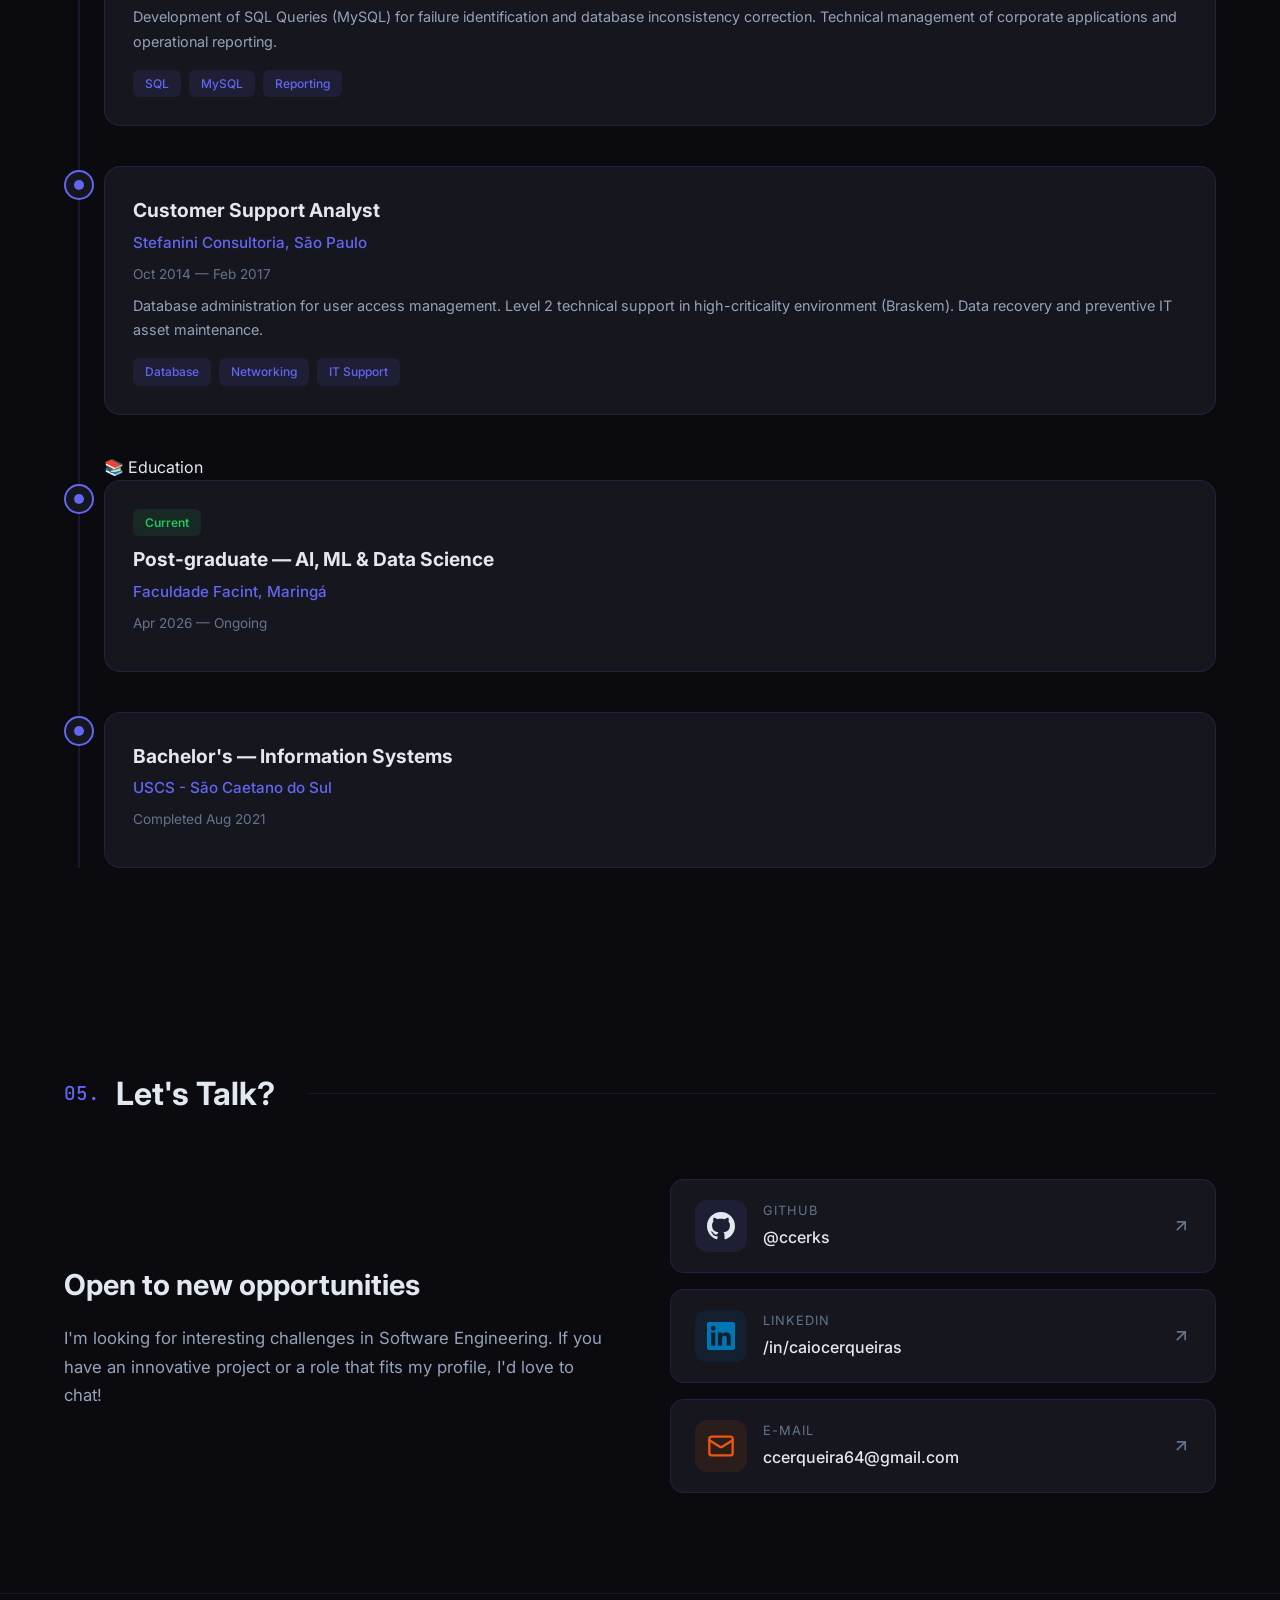
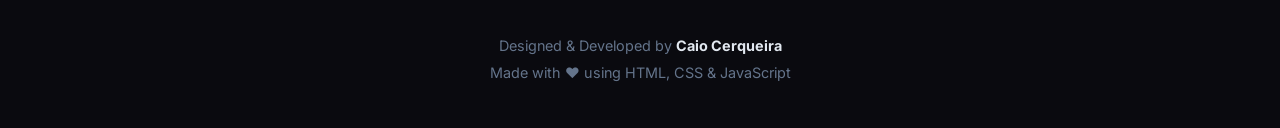
==== commit 3d094908: "feat(ui): upgrade nexcore showcase with v3.1.1, new architecture cards and i18n fixes" ====
--- a/index.html
+++ b/index.html
@@ -277,11 +277,14 @@
                         <img src="img/nexcore_preview.png" alt="NexCore SaaS API - Swagger Documentation" class="project-screenshot" loading="lazy">
                     </div>
                     <div class="project-info">
-                        <div class="project-featured-label" data-i18n="project_featured">⭐ Featured Project</div>
-                        <h3 class="project-title">NexCore SaaS API</h3>
-                        <p class="project-description" data-i18n="project1_desc">🚀 Enterprise Multi-Tenant SaaS Backend (FastAPI, PostgreSQL, Redis, RabbitMQ). Features physical database isolation (schemas), full Stripe billing lifecycle via Webhooks, dedicated async Fargate Worker, cloud-native deployment to AWS (S3, ECS Fargate), and automated CI/CD via GitHub Actions.</p>
+                        <div class="project-featured-label" data-i18n="project_featured" style="color: #a5b4fc; text-shadow: 0 0 10px rgba(165,180,252,0.5);">⭐ Crown Jewel Project</div>
+                        <h3 class="project-title" style="background: linear-gradient(135deg, #ffffff, #a5b4fc); -webkit-background-clip: text; -webkit-text-fill-color: transparent; font-size: 1.8rem; letter-spacing: -0.5px;">NexCore SaaS API</h3>
+                        <p class="project-description" data-i18n="project1_desc">🚀 Enterprise Multi-Tenant SaaS Backend (FastAPI, PostgreSQL, Redis, RabbitMQ). Features physical database isolation (schemas), full Stripe billing lifecycle via Webhooks, Universal Resolver Pattern, dedicated async Fargate Worker, cloud-native deployment to AWS (S3, ECS Fargate), and automated CI/CD via GitHub Actions.</p>
                         <div class="project-tech"><span>FastAPI</span><span>PostgreSQL</span><span>Redis</span><span>RabbitMQ</span><span>AWS</span><span>Docker</span><span>CI/CD</span></div>
-                        <div class="project-tech" style="margin-top:8px"><span style="background: rgba(52,211,153,0.15); color:#34d399; border: 1px solid rgba(52,211,153,0.3);">✅ v3.1.0 — CloudAMQP + Dedicated Fargate Worker + Stripe Webhooks</span></div>
+                        <div class="project-tech" style="margin-top:12px; display: flex; flex-wrap: wrap; gap: 8px;">
+                            <span style="background: rgba(165, 180, 252, 0.15); color: #a5b4fc; border: 1px solid rgba(165, 180, 252, 0.4); box-shadow: 0 0 10px rgba(165, 180, 252, 0.2); padding: 6px 12px; border-radius: 20px; font-weight: 600;">✅ v3.1.1 — Universal Resolver + OpenAPI</span>
+                            <span style="background: rgba(52,211,153,0.15); color:#34d399; border: 1px solid rgba(52,211,153,0.3); padding: 6px 12px; border-radius: 20px;">⚡ CloudAMQP + Fargate + Stripe Webhooks</span>
+                        </div>
                     </div>
                 </article>
 
